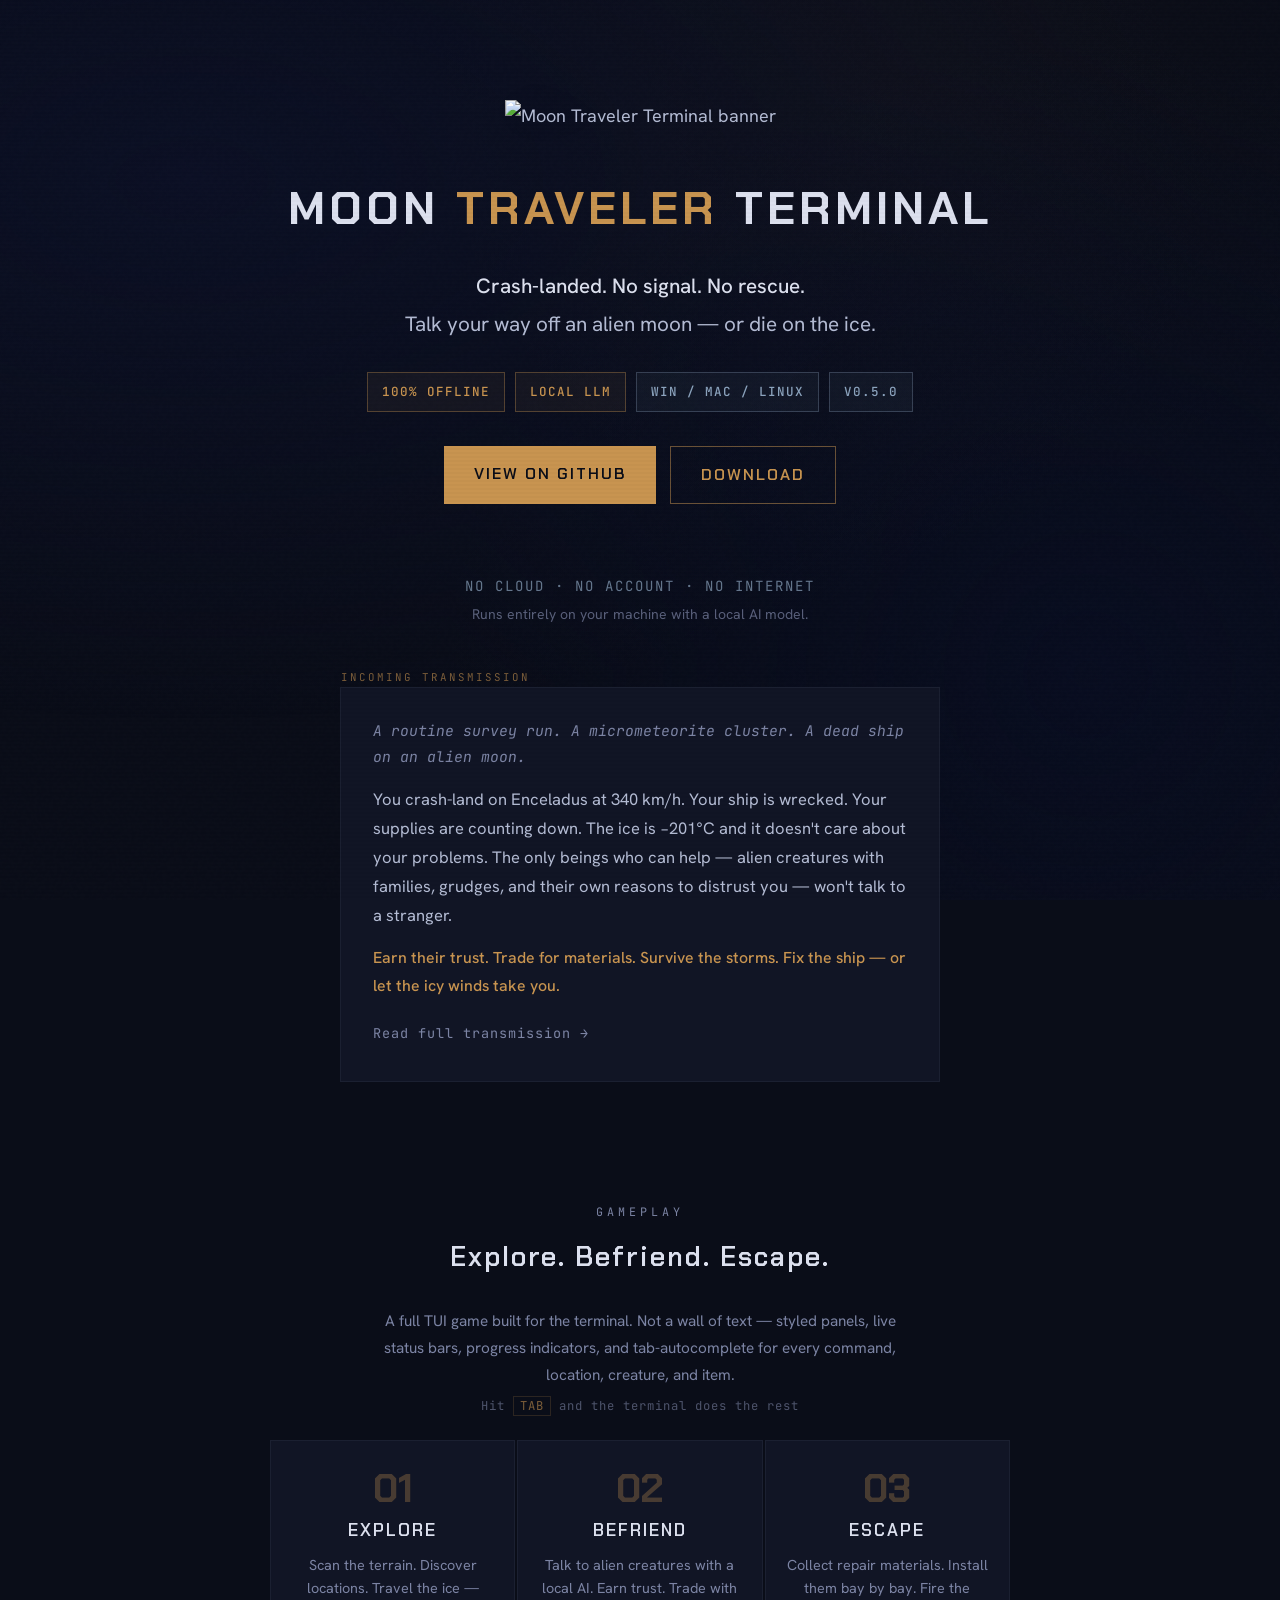
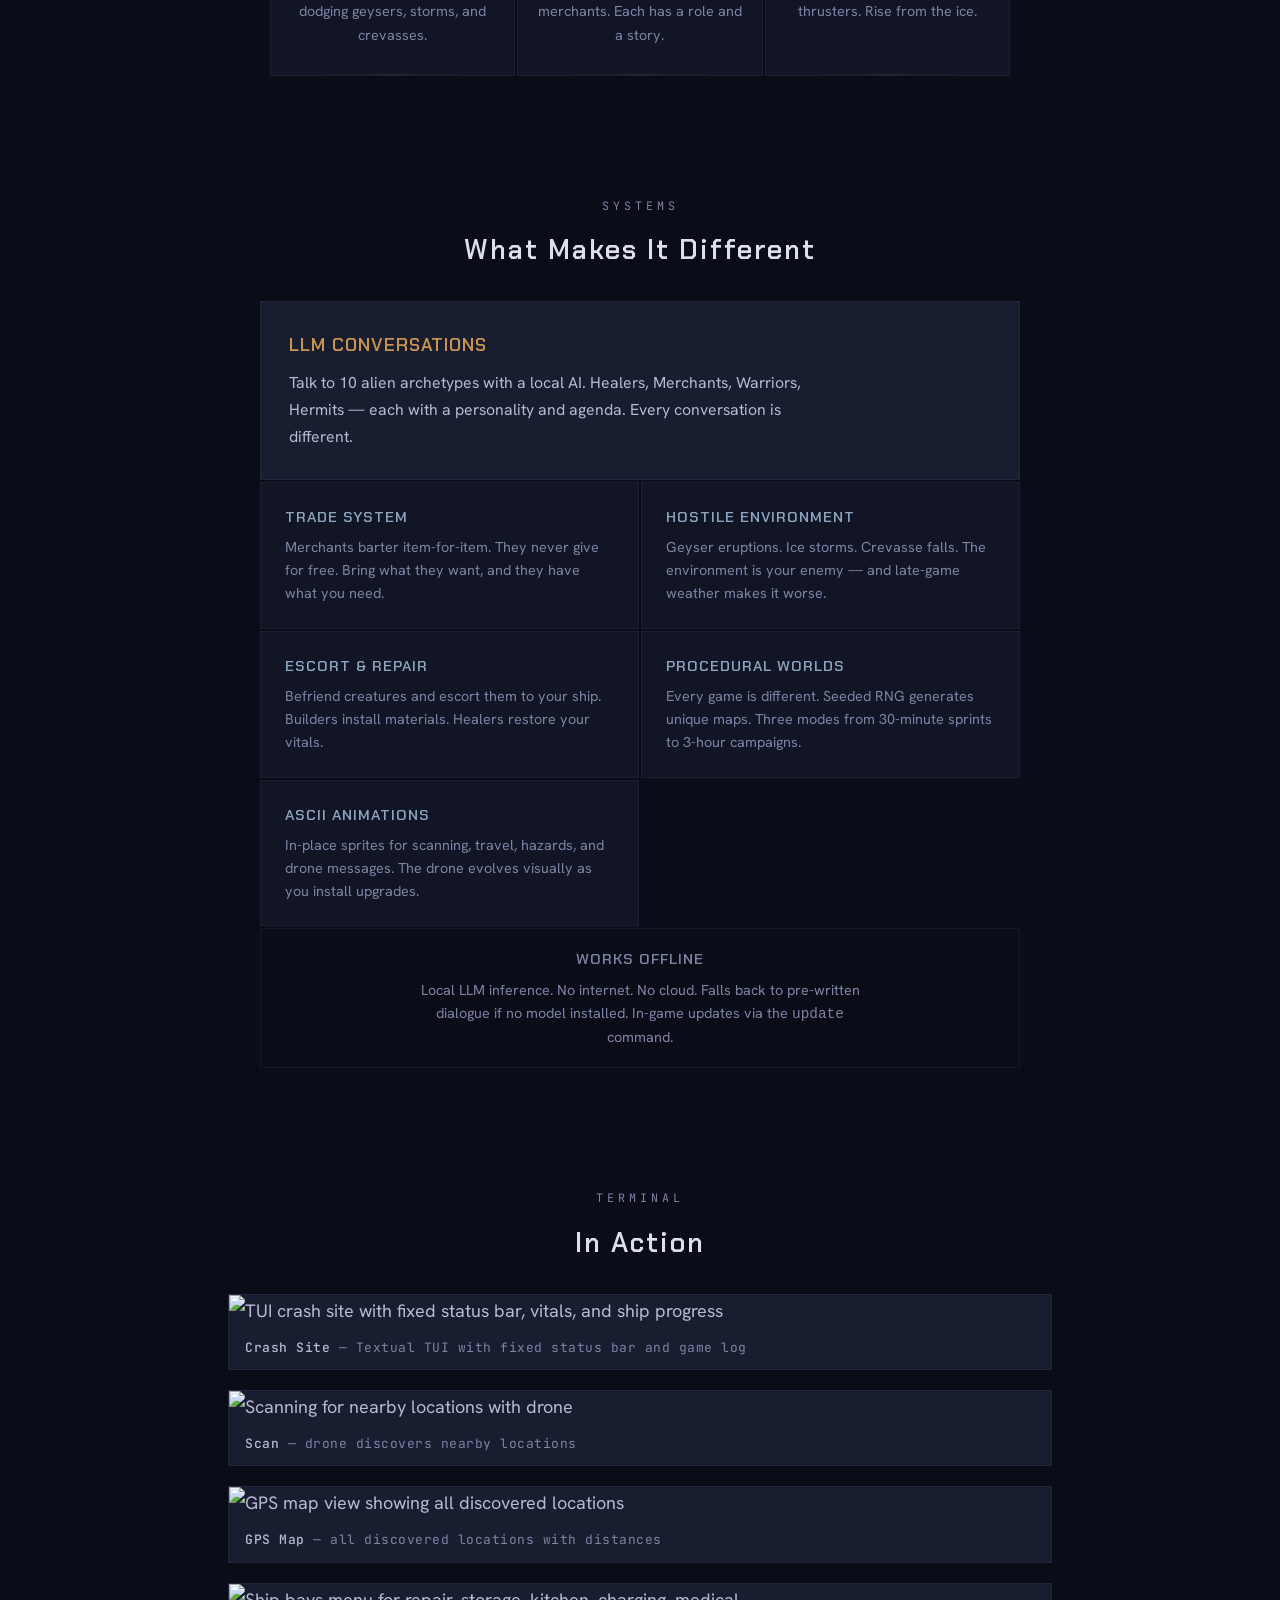
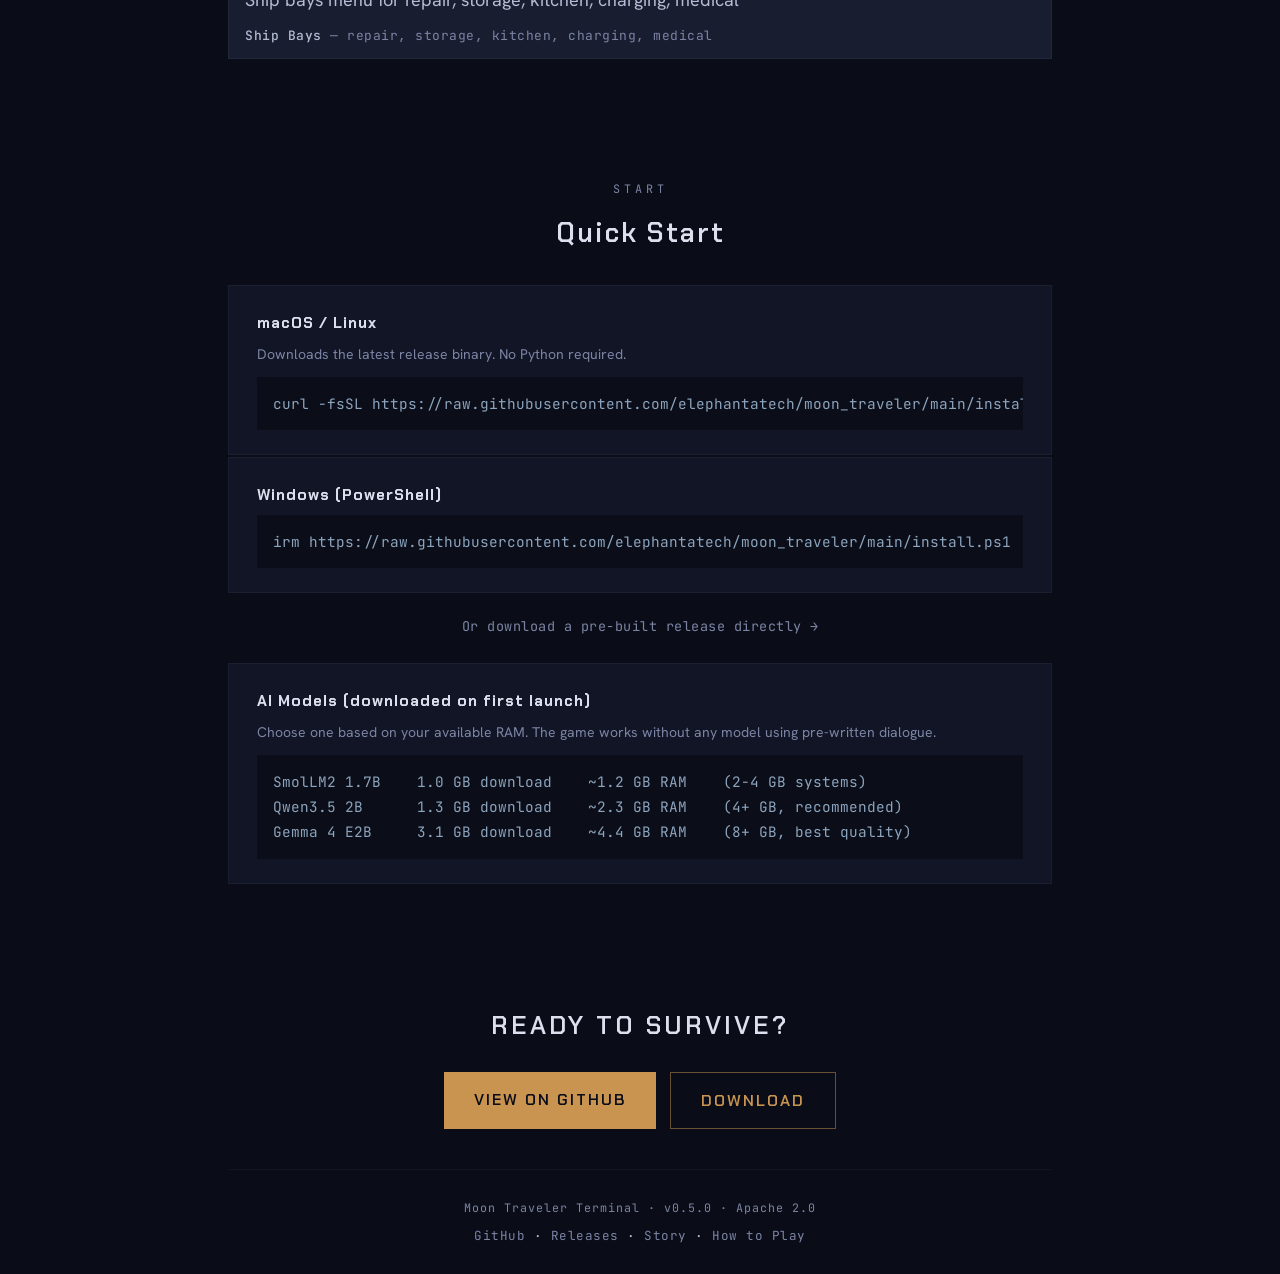
==== docs/index.html @ f5fe5a55 "docs: update GitHub Pages HTML with v0.5.2 features how-to-play.html: - Add config, model, update, s" ====
<!DOCTYPE html>
<html lang="en">
<head>
  <meta charset="UTF-8">
  <meta name="viewport" content="width=device-width, initial-scale=1.0">
  <title>Moon Traveler Terminal — Survive Saturn's Moon</title>
  <meta name="description" content="Crash-landed on Enceladus. No signal. No rescue. Talk your way off an alien moon with a local AI — or die on the ice.">
  <meta property="og:title" content="Moon Traveler Terminal">
  <meta property="og:description" content="A text-based survival game on Enceladus with LLM-powered alien conversations. 100% local. No cloud.">
  <meta property="og:image" content="assets/og-image.svg">
  <meta property="og:type" content="website">
  <link rel="preconnect" href="https://fonts.googleapis.com">
  <link rel="preconnect" href="https://fonts.gstatic.com" crossorigin>
  <link href="https://fonts.googleapis.com/css2?family=Chakra+Petch:wght@400;600;700&family=Hanken+Grotesk:wght@400;500;600&family=JetBrains+Mono:wght@400;500&display=swap" rel="stylesheet">
  <style>
    :root {
      --void: #0a0d18;
      --deep: #111525;
      --surface: #181d30;
      --surface-hover: #1e2440;
      --surface-border: rgba(140, 164, 190, 0.08);
      --text: #b4bcd4;
      --text-bright: #dce0ee;
      --text-muted: #7c84a4;
      --amber: #c89450;
      --amber-glow: rgba(200, 148, 80, 0.10);
      --amber-dim: rgba(200, 148, 80, 0.06);
      --ice: #8ca4be;
      --red: #c85050;
      --font-display: 'Chakra Petch', sans-serif;
      --font-body: 'Hanken Grotesk', sans-serif;
      --font-mono: 'JetBrains Mono', monospace;
    }

    * { margin: 0; padding: 0; box-sizing: border-box; }

    html { font-size: 18px; scroll-behavior: smooth; }
    @media (prefers-reduced-motion: reduce) {
      html { scroll-behavior: auto; }
    }

    body {
      font-family: var(--font-body);
      background: var(--void);
      color: var(--text);
      line-height: 1.75;
      overflow-x: hidden;
    }

    /* Layered atmosphere */
    .atmosphere {
      position: fixed;
      inset: 0;
      z-index: -1;
      background:
        radial-gradient(ellipse 80% 60% at 15% 20%, rgba(14, 20, 50, 0.5) 0%, transparent 100%),
        radial-gradient(ellipse 50% 70% at 85% 75%, rgba(8, 14, 38, 0.6) 0%, transparent 100%),
        radial-gradient(circle at 70% 10%, rgba(200, 148, 80, 0.03) 0%, transparent 40%);
    }

    /* Noise overlay */
    .atmosphere::after {
      content: '';
      position: fixed;
      inset: 0;
      background: url("data:image/svg+xml,%3Csvg viewBox='0 0 256 256' xmlns='http://www.w3.org/2000/svg'%3E%3Cfilter id='n'%3E%3CfeTurbulence type='fractalNoise' baseFrequency='0.9' numOctaves='4' stitchTiles='stitch'/%3E%3C/filter%3E%3Crect width='100%25' height='100%25' filter='url(%23n)' opacity='0.03'/%3E%3C/svg%3E");
      opacity: 0.4;
      pointer-events: none;
    }

    /* Scanline effect */
    .scanlines {
      position: fixed;
      inset: 0;
      z-index: 100;
      pointer-events: none;
      background: repeating-linear-gradient(
        0deg,
        transparent,
        transparent 2px,
        rgba(0, 0, 0, 0.015) 2px,
        rgba(0, 0, 0, 0.015) 4px
      );
    }

    /* Skip to content */
    .skip-link {
      position: absolute;
      top: -100%;
      left: 16px;
      z-index: 200;
      padding: 12px 20px;
      background: var(--amber);
      color: var(--void);
      font-family: var(--font-display);
      font-size: 0.85rem;
      font-weight: 600;
      text-decoration: none;
      letter-spacing: 1px;
    }
    .skip-link:focus {
      top: 16px;
    }

    a { color: var(--amber); text-decoration: none; transition: color 0.2s; }
    a:hover { color: var(--text-bright); }

    /* Focus styles */
    :focus-visible {
      outline: 2px solid var(--amber);
      outline-offset: 3px;
    }

    .wrap { max-width: 880px; margin: 0 auto; padding: 0 28px; }

    /* ====== HERO ====== */
    .hero {
      text-align: center;
      padding: 100px 0 50px;
      animation: fadeUp 1s ease-out;
    }
    .hero-banner {
      width: 100%;
      max-width: 760px;
      margin-bottom: 36px;
      filter: drop-shadow(0 0 40px rgba(200, 148, 80, 0.06));
    }
    .hero h1 {
      font-family: var(--font-display);
      font-size: clamp(1.6rem, 4vw, 2.6rem);
      font-weight: 700;
      color: var(--text-bright);
      letter-spacing: 4px;
      text-transform: uppercase;
      margin-bottom: 18px;
    }
    .hero h1 span { color: var(--amber); }
    .tagline {
      font-family: var(--font-body);
      font-size: 1.15rem;
      font-weight: 400;
      color: var(--text);
      max-width: 500px;
      margin: 0 auto 30px;
      line-height: 1.8;
    }
    .tagline strong { color: var(--text-bright); font-weight: 500; }

    /* Badges */
    .badges {
      display: flex;
      gap: 10px;
      justify-content: center;
      flex-wrap: wrap;
      margin-bottom: 34px;
    }
    .badge {
      font-family: var(--font-mono);
      font-size: 0.7rem;
      font-weight: 500;
      padding: 8px 14px;
      letter-spacing: 1px;
      text-transform: uppercase;
    }
    .b-amber { color: var(--amber); border: 1px solid rgba(200,148,80,0.35); background: var(--amber-dim); }
    .b-ice { color: var(--ice); border: 1px solid rgba(140,164,190,0.3); background: rgba(140,164,190,0.06); }

    /* CTAs */
    .ctas { display: flex; gap: 14px; justify-content: center; flex-wrap: wrap; }
    .btn {
      font-family: var(--font-display);
      display: inline-block;
      padding: 14px 30px;
      font-size: 0.88rem;
      font-weight: 600;
      letter-spacing: 2px;
      text-transform: uppercase;
      text-decoration: none;
      transition: all 0.25s;
      cursor: pointer;
    }
    .btn-solid {
      background: var(--amber);
      color: var(--void);
      border: none;
    }
    .btn-solid:hover {
      background: #d8a462;
      color: var(--void);
      transform: translateY(-1px);
    }
    .btn-ghost {
      background: transparent;
      color: var(--amber);
      border: 1.5px solid rgba(200,148,80,0.5);
    }
    .btn-ghost:hover {
      background: var(--amber-dim);
      border-color: var(--amber);
      color: var(--text-bright);
    }

    /* ====== PRIVACY STRIP ====== */
    .privacy {
      text-align: center;
      padding: 20px 0 0;
      animation: fadeUp 1s ease-out 0.2s both;
    }
    .privacy p {
      font-family: var(--font-mono);
      font-size: 0.78rem;
      color: var(--ice);
      letter-spacing: 2px;
      text-transform: uppercase;
      opacity: 0.7;
    }
    .privacy .sub {
      font-family: var(--font-body);
      font-size: 0.78rem;
      color: var(--text-muted);
      text-transform: none;
      letter-spacing: 0;
      margin-top: 4px;
    }

    /* ====== SECTIONS ====== */
    section { padding: 60px 0; }
    .section-label {
      font-family: var(--font-mono);
      font-size: 0.65rem;
      color: var(--text-muted);
      letter-spacing: 4px;
      text-transform: uppercase;
      text-align: center;
      margin-bottom: 10px;
    }
    section h2 {
      font-family: var(--font-display);
      font-size: 1.5rem;
      font-weight: 600;
      color: var(--text-bright);
      text-align: center;
      letter-spacing: 2px;
      margin-bottom: 28px;
    }

    /* ====== TRANSMISSION (story teaser) ====== */
    .transmission {
      max-width: 600px;
      margin: 0 auto;
      padding: 30px 32px;
      background: var(--deep);
      border: 1px solid var(--surface-border);
      position: relative;
    }
    .transmission::before {
      content: 'INCOMING TRANSMISSION';
      font-family: var(--font-mono);
      font-size: 0.6rem;
      letter-spacing: 3px;
      color: var(--amber);
      opacity: 0.6;
      position: absolute;
      top: -20px;
      left: 0;
    }
    .transmission .hook {
      font-family: var(--font-mono);
      font-size: 0.82rem;
      color: var(--text-muted);
      font-style: italic;
      margin-bottom: 16px;
    }
    .transmission .body {
      font-size: 0.92rem;
      color: var(--text);
      margin-bottom: 14px;
    }
    .transmission .stakes {
      font-size: 0.88rem;
      color: var(--amber);
      font-weight: 500;
    }
    .transmission .read-more {
      display: inline-block;
      margin-top: 16px;
      padding: 6px 0;
      font-family: var(--font-mono);
      font-size: 0.75rem;
      color: var(--text-muted);
      letter-spacing: 1px;
    }
    .transmission .read-more:hover { color: var(--amber); }

    /* ====== STEPS ====== */
    .steps {
      display: grid;
      grid-template-columns: repeat(3, 1fr);
      gap: 2px;
      max-width: 740px;
      margin: 0 auto;
    }
    .step {
      text-align: center;
      padding: 28px 18px;
      background: var(--deep);
      border: 1px solid var(--surface-border);
      position: relative;
    }
    .step::after {
      content: '';
      position: absolute;
      bottom: 0;
      left: 20%;
      width: 60%;
      height: 1px;
      background: linear-gradient(90deg, transparent, var(--amber), transparent);
      opacity: 0.15;
    }
    .step-n {
      font-family: var(--font-display);
      font-size: 2.2rem;
      font-weight: 700;
      color: var(--amber);
      line-height: 1;
      margin-bottom: 8px;
      opacity: 0.3;
    }
    .step h3 {
      font-family: var(--font-display);
      font-size: 0.95rem;
      font-weight: 600;
      color: var(--text-bright);
      letter-spacing: 2px;
      text-transform: uppercase;
      margin-bottom: 8px;
    }
    .step p {
      font-size: 0.8rem;
      color: var(--text-muted);
      line-height: 1.6;
    }

    /* Inline TUI callout */
    .tui-note {
      text-align: center;
      font-size: 0.85rem;
      color: var(--text-muted);
      max-width: 520px;
      margin: 0 auto 8px;
    }
    .tui-hint {
      text-align: center;
      font-family: var(--font-mono);
      font-size: 0.68rem;
      color: var(--text-muted);
      margin-bottom: 22px;
      letter-spacing: 1px;
      opacity: 0.6;
    }
    .tui-hint kbd {
      color: var(--amber);
      border: 1px solid rgba(200,148,80,0.3);
      padding: 1px 6px;
      font-family: inherit;
    }

    /* ====== FEATURES ====== */
    .features {
      display: grid;
      grid-template-columns: 1fr 1fr;
      gap: 2px;
      max-width: 760px;
      margin: 0 auto;
    }
    .feat {
      padding: 22px 24px;
      background: var(--deep);
      border: 1px solid var(--surface-border);
    }
    .feat h3 {
      font-family: var(--font-display);
      font-size: 0.82rem;
      font-weight: 600;
      color: var(--ice);
      letter-spacing: 1px;
      text-transform: uppercase;
      margin-bottom: 6px;
    }
    .feat p {
      font-size: 0.8rem;
      color: var(--text-muted);
      line-height: 1.6;
    }
    .feat-lead {
      grid-column: 1 / -1;
      padding: 28px 28px;
      background: var(--surface);
    }
    .feat-lead h3 {
      font-size: 1rem;
      color: var(--amber);
      margin-bottom: 8px;
    }
    .feat-lead p {
      font-size: 0.88rem;
      color: var(--text);
      line-height: 1.7;
      max-width: 60ch;
    }
    .feat-footer {
      grid-column: 1 / -1;
      text-align: center;
      background: var(--void);
      border: 1px solid var(--surface-border);
      padding: 18px 24px;
    }
    .feat-footer h3 { color: var(--text-muted); }
    .feat-footer p { max-width: 440px; margin: 0 auto; }

    /* ====== GALLERY ====== */
    .gallery {
      display: flex;
      flex-direction: column;
      gap: 20px;
    }
    .gallery-item {
      background: var(--surface);
      border: 1px solid var(--surface-border);
      overflow: hidden;
      transition: border-color 0.3s;
    }
    .gallery-item:hover { border-color: rgba(200,148,80,0.2); }
    .gallery-item img { width: 100%; display: block; }
    .gallery-item figcaption {
      padding: 10px 16px;
      font-family: var(--font-mono);
      font-size: 0.72rem;
      color: var(--text-muted);
      letter-spacing: 0.5px;
    }
    .gallery-item figcaption strong { color: var(--text); font-weight: 500; }

    /* ====== INSTALL ====== */
    .install-panel {
      background: var(--deep);
      border: 1px solid var(--surface-border);
      padding: 24px 28px;
    }
    .install-panel h3 {
      font-family: var(--font-display);
      font-size: 0.85rem;
      color: var(--text-bright);
      letter-spacing: 1px;
      margin-bottom: 6px;
    }
    .install-panel .note {
      font-size: 0.78rem;
      color: var(--text-muted);
      margin-bottom: 10px;
    }
    .install-panel pre {
      margin: 0;
    }
    .install-panel code {
      display: block;
      font-family: var(--font-mono);
      font-size: 0.8rem;
      background: rgba(0,0,0,0.35);
      color: var(--ice);
      padding: 14px 16px;
      overflow-x: auto;
      white-space: pre;
    }
    .release-link {
      display: block;
      text-align: center;
      margin-top: 14px;
      padding: 8px 0;
      font-family: var(--font-mono);
      font-size: 0.75rem;
      color: var(--text-muted);
      letter-spacing: 0.5px;
    }

    /* ====== FINAL CTA ====== */
    .final-cta {
      text-align: center;
      padding: 60px 0 40px;
    }
    .final-cta h2 {
      font-family: var(--font-display);
      font-size: 1.4rem;
      font-weight: 600;
      color: var(--text-bright);
      letter-spacing: 3px;
      text-transform: uppercase;
      margin-bottom: 24px;
    }

    /* Footer */
    footer {
      text-align: center;
      padding: 28px 0;
      border-top: 1px solid rgba(255,255,255,0.04);
    }
    .footer-meta {
      font-family: var(--font-mono);
      font-size: 0.65rem;
      color: var(--text-muted);
      letter-spacing: 1px;
      margin-bottom: 6px;
    }
    footer nav {
      font-family: var(--font-mono);
      font-size: 0.7rem;
      letter-spacing: 0.5px;
    }
    footer a { color: var(--text-muted); }
    footer a:hover { color: var(--amber); }

    /* Animations */
    @keyframes fadeUp {
      from { opacity: 0; transform: translateY(20px); }
      to { opacity: 1; transform: translateY(0); }
    }

    /* Scroll reveal */
    .reveal {
      opacity: 0;
      transform: translateY(24px);
      transition: opacity 0.7s ease, transform 0.7s ease;
    }
    .reveal.visible {
      opacity: 1;
      transform: translateY(0);
    }

    /* Reduced motion */
    @media (prefers-reduced-motion: reduce) {
      *, *::before, *::after {
        animation-duration: 0.01ms !important;
        animation-iteration-count: 1 !important;
        transition-duration: 0.01ms !important;
      }
      .reveal { opacity: 1; transform: none; }
    }

    /* Tablet */
    @media (max-width: 800px) {
      .steps { grid-template-columns: 1fr 1fr; }
      .steps .step:last-child { grid-column: 1 / -1; }
    }

    /* Mobile */
    @media (max-width: 640px) {
      .hero h1 { letter-spacing: 2px; }
      .tagline { font-size: 1rem; }
      .steps { grid-template-columns: 1fr; }
      .steps .step:last-child { grid-column: auto; }
      .features { grid-template-columns: 1fr; }
      .feat-lead, .feat-footer { grid-column: auto; }
      .ctas { flex-direction: column; align-items: center; }
      .transmission { padding: 20px; }
    }
  </style>
</head>
<body>

<a href="#main" class="skip-link">Skip to content</a>
<div class="atmosphere"></div>
<div class="scanlines"></div>

<div class="wrap">

  <!-- HERO -->
  <header class="hero">
    <img src="assets/banner.svg" alt="Moon Traveler Terminal banner" class="hero-banner">
    <h1>Moon <span>Traveler</span> Terminal</h1>
    <p class="tagline">
      <strong>Crash-landed. No signal. No rescue.</strong><br>
      Talk your way off an alien moon &mdash; or die on the ice.
    </p>
    <div class="badges">
      <span class="badge b-amber">100% Offline</span>
      <span class="badge b-amber">Local LLM</span>
      <span class="badge b-ice">Win / Mac / Linux</span>
      <span class="badge b-ice">v0.5.0</span>
    </div>
    <div class="ctas">
      <a href="https://github.com/elephantatech/moon_traveler" class="btn btn-solid">View on GitHub</a>
      <a href="https://github.com/elephantatech/moon_traveler/releases" class="btn btn-ghost">Download</a>
    </div>
  </header>

  <main id="main">

  <!-- PRIVACY -->
  <div class="privacy">
    <p>No cloud &middot; No account &middot; No internet</p>
    <p class="sub">Runs entirely on your machine with a local AI model.</p>
  </div>

  <!-- STORY TEASER -->
  <section class="reveal">
    <div class="transmission">
      <p class="hook">A routine survey run. A micrometeorite cluster. A dead ship on an alien moon.</p>
      <p class="body">
        You crash-land on Enceladus at 340 km/h. Your ship is wrecked. Your supplies are counting down.
        The ice is &minus;201&deg;C and it doesn't care about your problems. The only beings who can help
        &mdash; alien creatures with families, grudges, and their own reasons to distrust you &mdash;
        won't talk to a stranger.
      </p>
      <p class="stakes">
        Earn their trust. Trade for materials. Survive the storms. Fix the ship &mdash; or let the icy winds take you.
      </p>
      <a href="story.html" class="read-more">Read full transmission &rarr;</a>
    </div>
  </section>

  <!-- HOW IT WORKS -->
  <section class="reveal" aria-labelledby="gameplay-heading">
    <div class="section-label">Gameplay</div>
    <h2 id="gameplay-heading">Explore. Befriend. Escape.</h2>
    <p class="tui-note">
      A full TUI game built for the terminal. Not a wall of text &mdash; styled panels, live status bars, progress indicators, and
      tab-autocomplete for every command, location, creature, and item.
    </p>
    <p class="tui-hint">
      Hit <kbd>TAB</kbd> and the terminal does the rest
    </p>
    <div class="steps">
      <div class="step">
        <div class="step-n">01</div>
        <h3>Explore</h3>
        <p>Scan the terrain. Discover locations. Travel the ice &mdash; dodging geysers, storms, and crevasses.</p>
      </div>
      <div class="step">
        <div class="step-n">02</div>
        <h3>Befriend</h3>
        <p>Talk to alien creatures with a local AI. Earn trust. Trade with merchants. Each has a role and a story.</p>
      </div>
      <div class="step">
        <div class="step-n">03</div>
        <h3>Escape</h3>
        <p>Collect repair materials. Install them bay by bay. Fire the thrusters. Rise from the ice.</p>
      </div>
    </div>
  </section>

  <!-- FEATURES -->
  <section class="reveal" aria-labelledby="features-heading">
    <div class="section-label">Systems</div>
    <h2 id="features-heading">What Makes It Different</h2>
    <div class="features">
      <div class="feat feat-lead">
        <h3>LLM Conversations</h3>
        <p>Talk to 10 alien archetypes with a local AI. Healers, Merchants, Warriors, Hermits &mdash; each with a personality and agenda. Every conversation is different.</p>
      </div>
      <div class="feat">
        <h3>Trade System</h3>
        <p>Merchants barter item-for-item. They never give for free. Bring what they want, and they have what you need.</p>
      </div>
      <div class="feat">
        <h3>Hostile Environment</h3>
        <p>Geyser eruptions. Ice storms. Crevasse falls. The environment is your enemy &mdash; and late-game weather makes it worse.</p>
      </div>
      <div class="feat">
        <h3>Escort &amp; Repair</h3>
        <p>Befriend creatures and escort them to your ship. Builders install materials. Healers restore your vitals.</p>
      </div>
      <div class="feat">
        <h3>Procedural Worlds</h3>
        <p>Every game is different. Seeded RNG generates unique maps. Three modes from 30-minute sprints to 3-hour campaigns.</p>
      </div>
      <div class="feat">
        <h3>ASCII Animations</h3>
        <p>In-place sprites for scanning, travel, hazards, and drone messages. The drone evolves visually as you install upgrades.</p>
      </div>
      <div class="feat feat-footer">
        <h3>Works Offline</h3>
        <p>Local LLM inference. No internet. No cloud. Falls back to pre-written dialogue if no model installed. In-game updates via the <code>update</code> command.</p>
      </div>
    </div>
  </section>

  <!-- SCREENSHOTS -->
  <section class="reveal" aria-labelledby="screenshots-heading">
    <div class="section-label">Terminal</div>
    <h2 id="screenshots-heading">In Action</h2>
    <div class="gallery">
      <figure class="gallery-item">
        <img src="assets/tui-crash-site.svg" alt="TUI crash site with fixed status bar, vitals, and ship progress" loading="lazy">
        <figcaption><strong>Crash Site</strong> &mdash; Textual TUI with fixed status bar and game log</figcaption>
      </figure>
      <figure class="gallery-item">
        <img src="assets/tui-scan.svg" alt="Scanning for nearby locations with drone" loading="lazy">
        <figcaption><strong>Scan</strong> &mdash; drone discovers nearby locations</figcaption>
      </figure>
      <figure class="gallery-item">
        <img src="assets/tui-gps.svg" alt="GPS map view showing all discovered locations" loading="lazy">
        <figcaption><strong>GPS Map</strong> &mdash; all discovered locations with distances</figcaption>
      </figure>
      <figure class="gallery-item">
        <img src="assets/tui-ship-bays.svg" alt="Ship bays menu for repair, storage, kitchen, charging, medical" loading="lazy">
        <figcaption><strong>Ship Bays</strong> &mdash; repair, storage, kitchen, charging, medical</figcaption>
      </figure>
    </div>
  </section>

  <!-- INSTALL -->
  <section class="reveal" aria-labelledby="install-heading">
    <div class="section-label">Start</div>
    <h2 id="install-heading">Quick Start</h2>
    <div class="install-panel">
      <h3>macOS / Linux</h3>
      <p class="note">Downloads the latest release binary. No Python required.</p>
      <pre><code>curl -fsSL https://raw.githubusercontent.com/elephantatech/moon_traveler/main/install.sh | bash</code></pre>
    </div>
    <div class="install-panel" style="margin-top: 2px;">
      <h3>Windows (PowerShell)</h3>
      <pre><code>irm https://raw.githubusercontent.com/elephantatech/moon_traveler/main/install.ps1 | iex</code></pre>
    </div>
    <a href="https://github.com/elephantatech/moon_traveler/releases" class="release-link">
      Or download a pre-built release directly &rarr;
    </a>
    <div class="install-panel" style="margin-top: 16px;">
      <h3>AI Models (downloaded on first launch)</h3>
      <p class="note">Choose one based on your available RAM. The game works without any model using pre-written dialogue.</p>
      <pre><code>SmolLM2 1.7B    1.0 GB download    ~1.2 GB RAM    (2-4 GB systems)
Qwen3.5 2B      1.3 GB download    ~2.3 GB RAM    (4+ GB, recommended)
Gemma 4 E2B     3.1 GB download    ~4.4 GB RAM    (8+ GB, best quality)</code></pre>
    </div>
  </section>

  <!-- FINAL CTA -->
  <section class="final-cta reveal" aria-labelledby="final-cta-heading">
    <h2 id="final-cta-heading">Ready to Survive?</h2>
    <div class="ctas">
      <a href="https://github.com/elephantatech/moon_traveler" class="btn btn-solid">View on GitHub</a>
      <a href="https://github.com/elephantatech/moon_traveler/releases" class="btn btn-ghost">Download</a>
    </div>
  </section>

  </main>

  <!-- FOOTER -->
  <footer>
    <p class="footer-meta">Moon Traveler Terminal &middot; v0.5.0 &middot; Apache 2.0</p>
    <nav aria-label="Footer">
      <a href="https://github.com/elephantatech/moon_traveler">GitHub</a> &middot;
      <a href="https://github.com/elephantatech/moon_traveler/releases">Releases</a> &middot;
      <a href="story.html">Story</a> &middot;
      <a href="how-to-play.html">How to Play</a>
    </nav>
  </footer>

</div>

<noscript>
  <style>.reveal { opacity: 1 !important; transform: none !important; }</style>
</noscript>

<script>
// Scroll reveal
const obs = new IntersectionObserver((entries) => {
  entries.forEach(e => { if (e.isIntersecting) { e.target.classList.add('visible'); obs.unobserve(e.target); }});
}, { threshold: 0.12 });
document.querySelectorAll('.reveal').forEach(el => obs.observe(el));
</script>

</body>
</html>
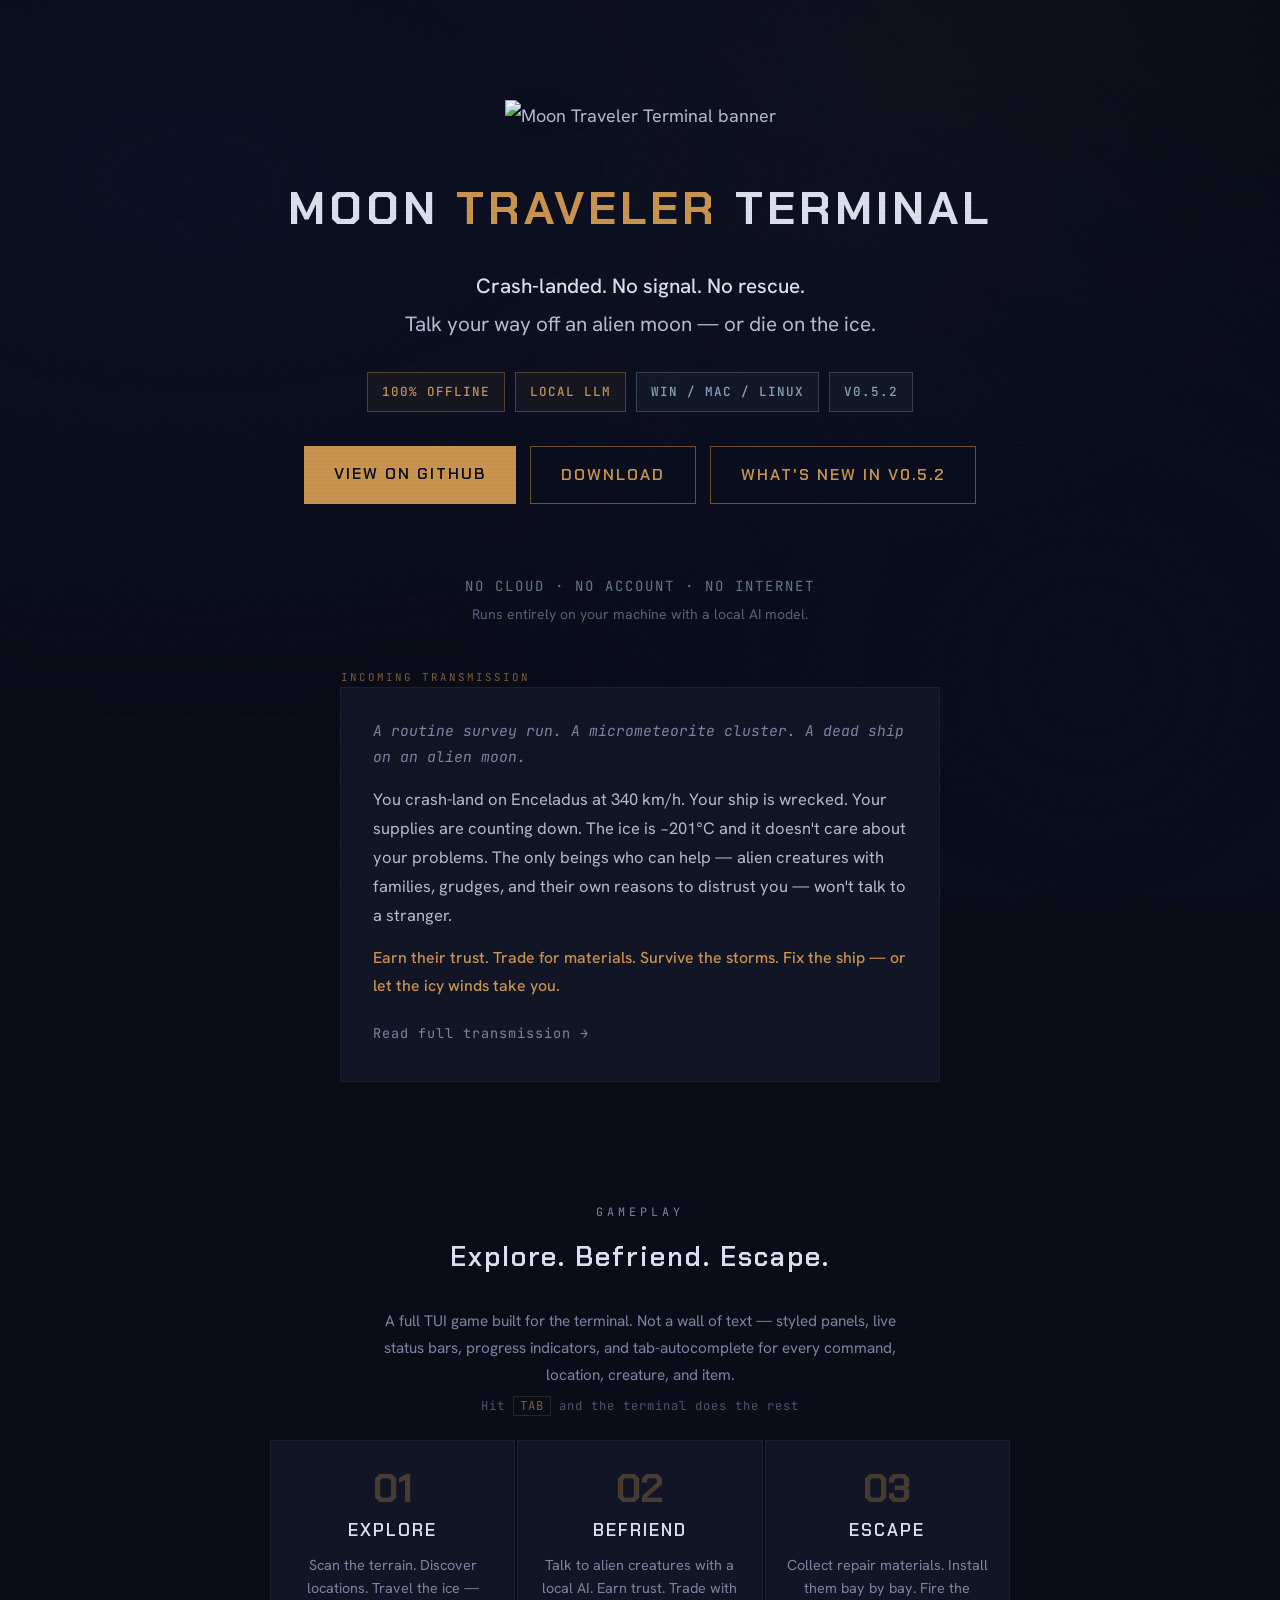
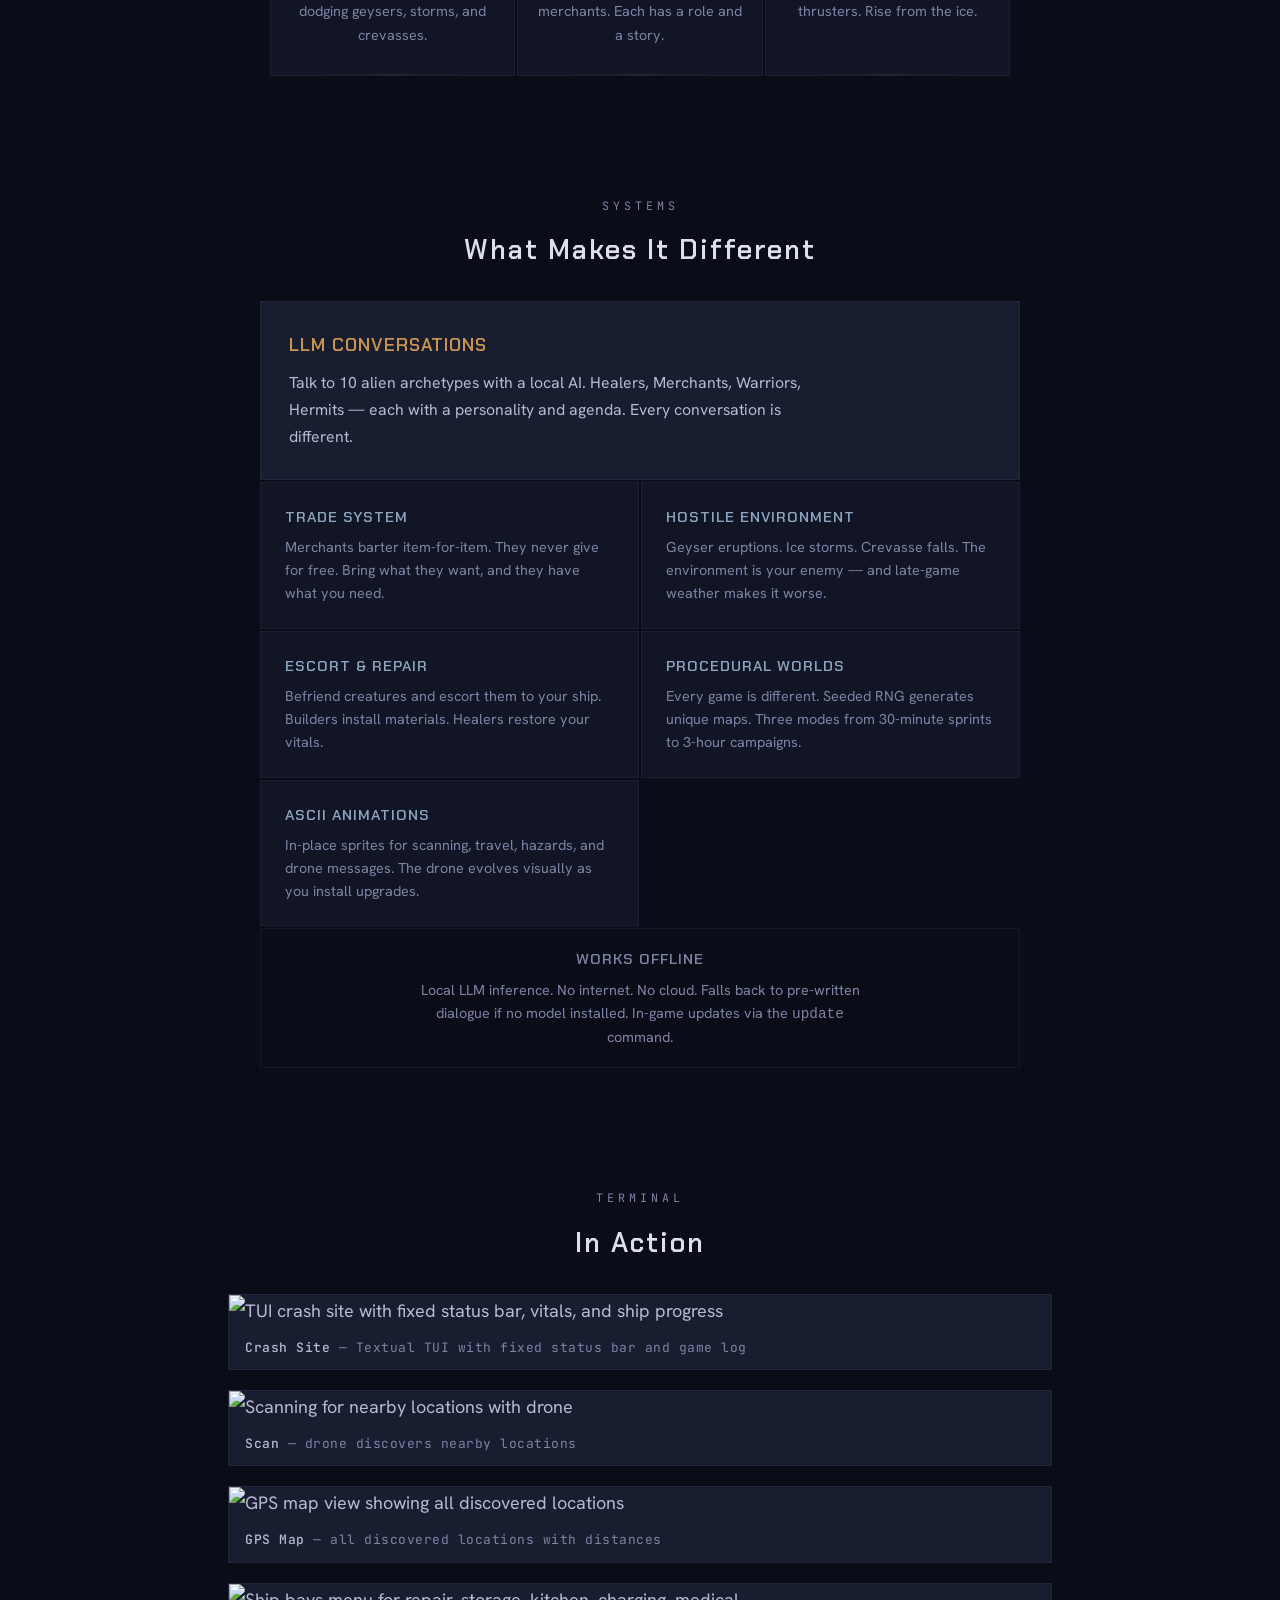
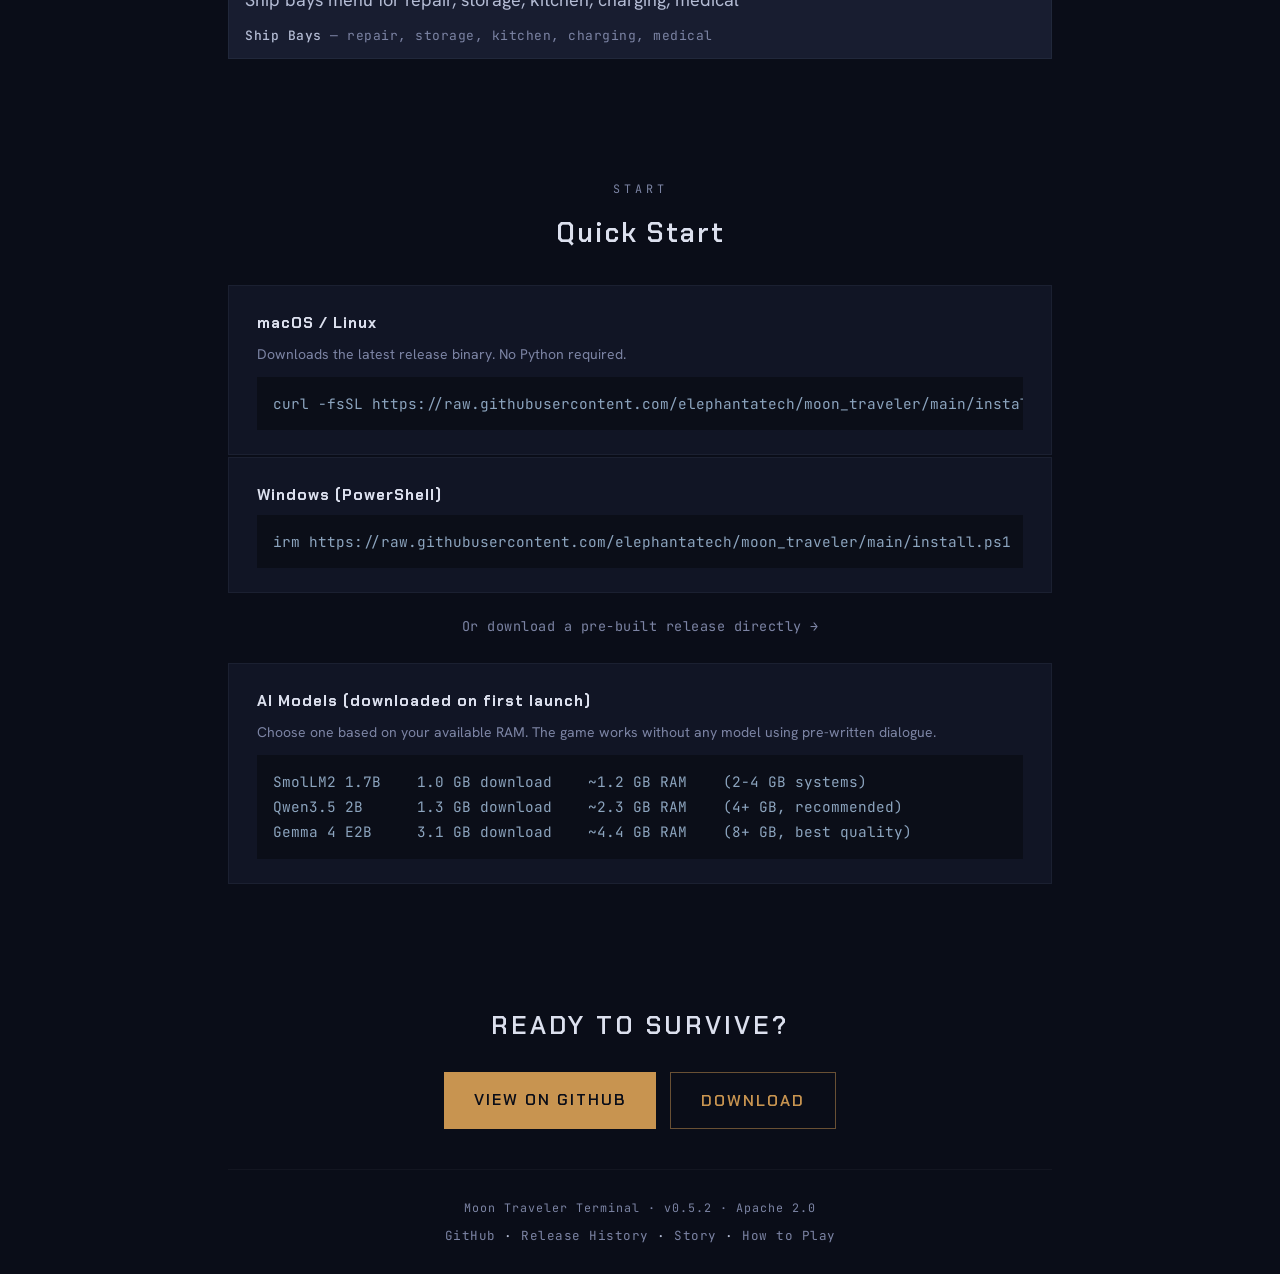
==== commit ee32e41a: "feat: individual release pages for every version + releases index New pages: - docs/v020.html — v0.2" ====
--- a/docs/index.html
+++ b/docs/index.html
@@ -585,11 +585,12 @@
       <span class="badge b-amber">100% Offline</span>
       <span class="badge b-amber">Local LLM</span>
       <span class="badge b-ice">Win / Mac / Linux</span>
-      <span class="badge b-ice">v0.5.0</span>
+      <span class="badge b-ice">v0.5.2</span>
     </div>
     <div class="ctas">
       <a href="https://github.com/elephantatech/moon_traveler" class="btn btn-solid">View on GitHub</a>
       <a href="https://github.com/elephantatech/moon_traveler/releases" class="btn btn-ghost">Download</a>
+      <a href="v052.html" class="btn btn-ghost">What's New in v0.5.2</a>
     </div>
   </header>
 
@@ -746,10 +747,10 @@
 
   <!-- FOOTER -->
   <footer>
-    <p class="footer-meta">Moon Traveler Terminal &middot; v0.5.0 &middot; Apache 2.0</p>
+    <p class="footer-meta">Moon Traveler Terminal &middot; v0.5.2 &middot; Apache 2.0</p>
     <nav aria-label="Footer">
       <a href="https://github.com/elephantatech/moon_traveler">GitHub</a> &middot;
-      <a href="https://github.com/elephantatech/moon_traveler/releases">Releases</a> &middot;
+      <a href="releases.html">Release History</a> &middot;
       <a href="story.html">Story</a> &middot;
       <a href="how-to-play.html">How to Play</a>
     </nav>
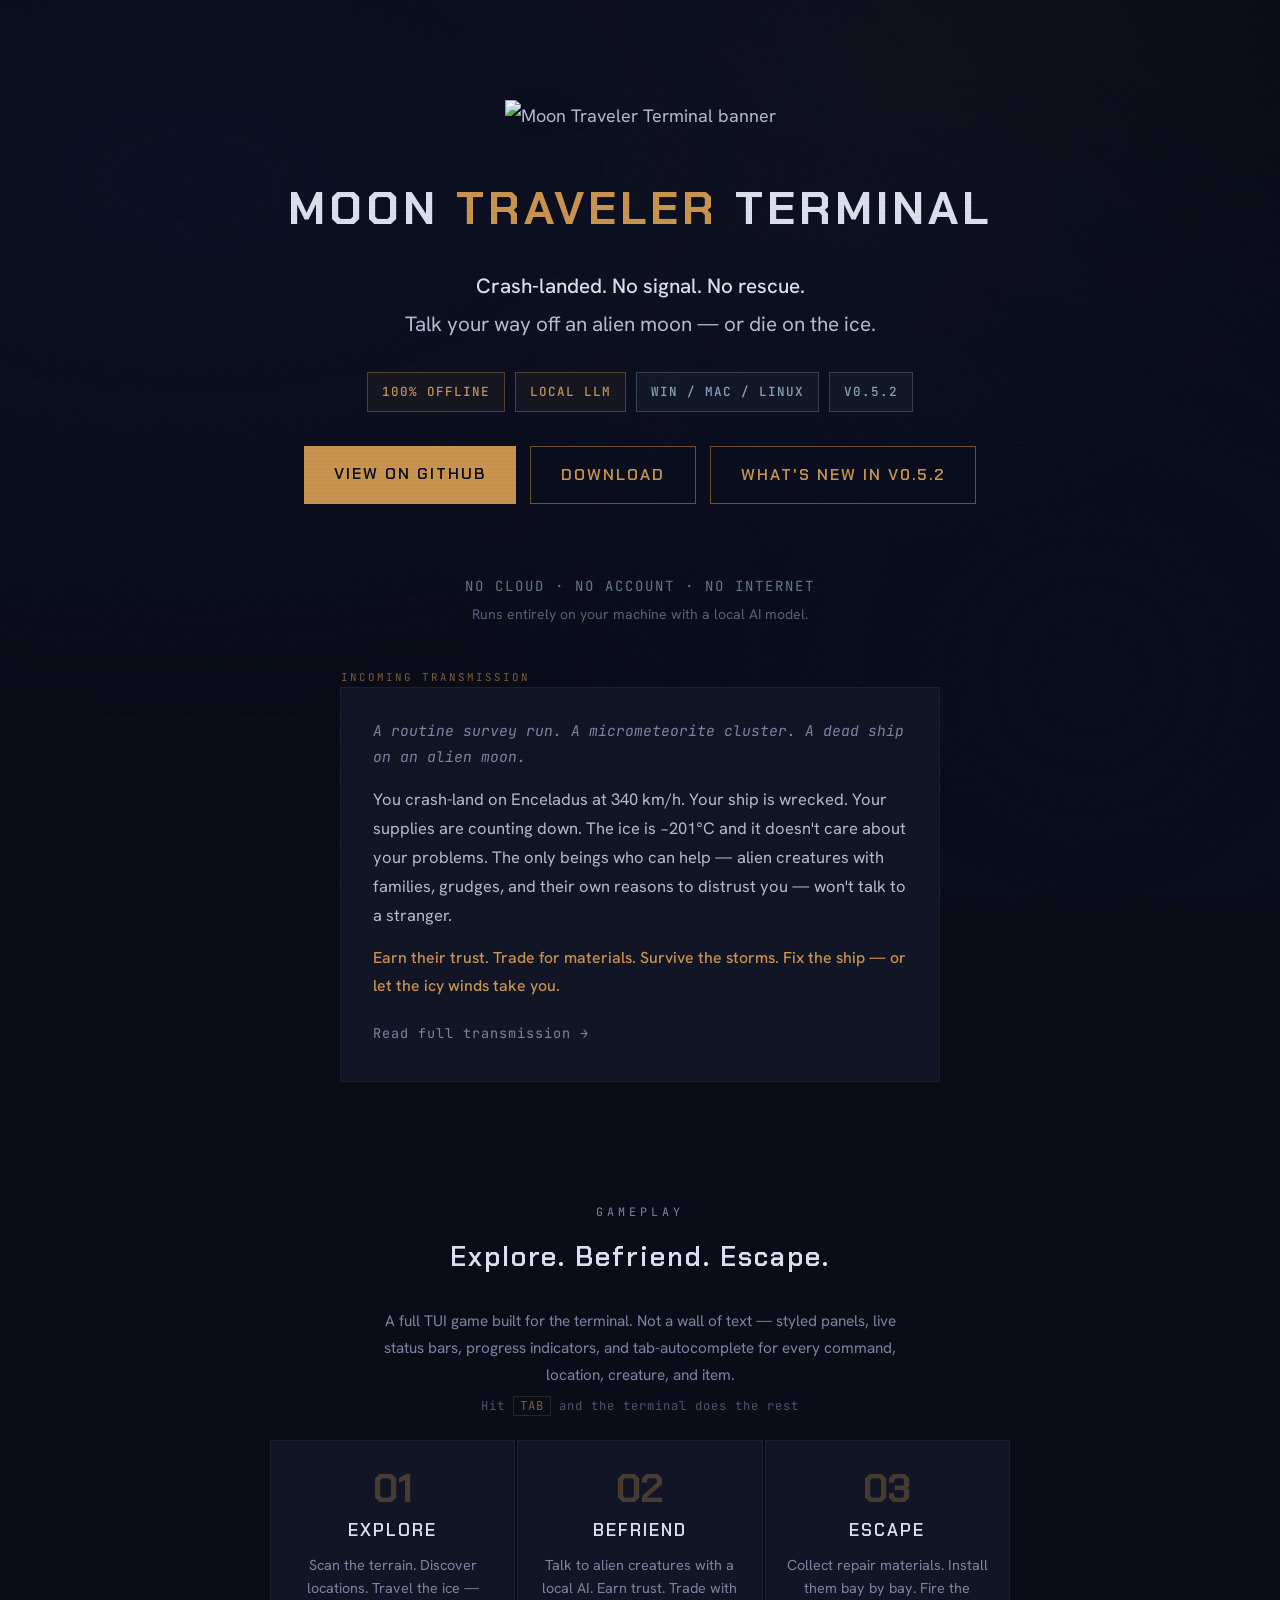
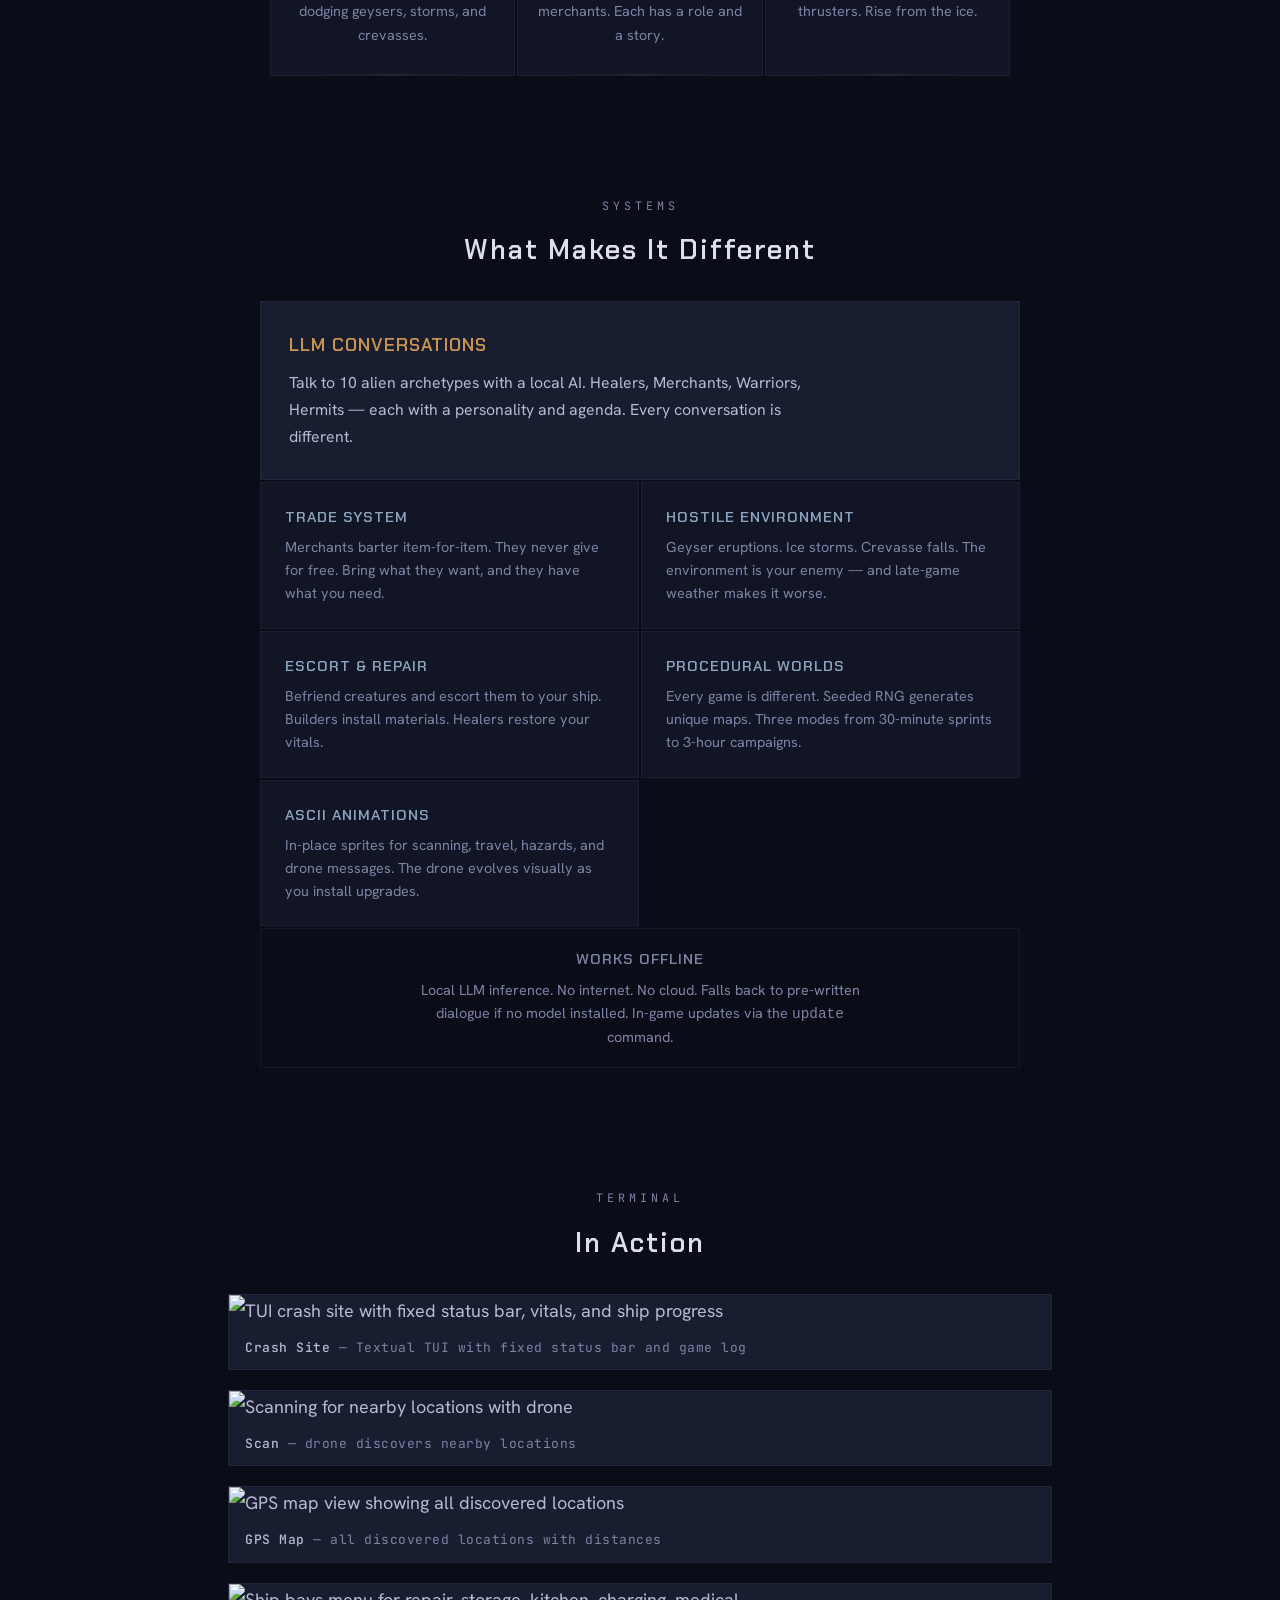
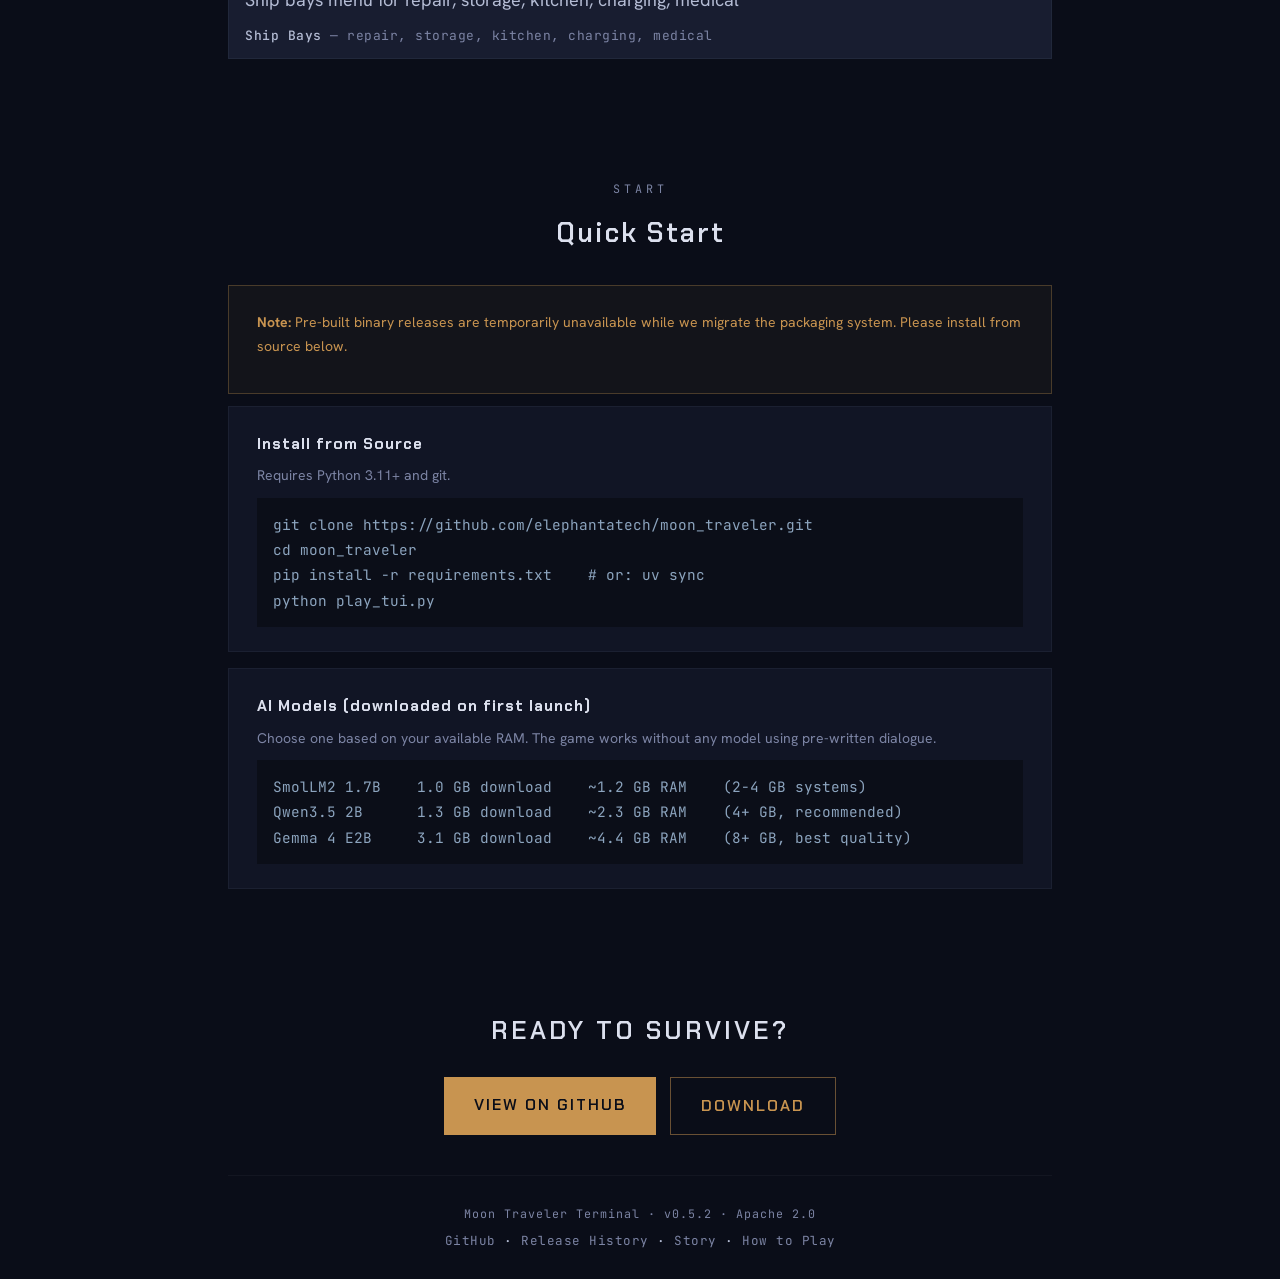
==== commit 8d3f9669: "docs: note binary releases temporarily unavailable Pre-built binaries are broken while packaging mig" ====
--- a/docs/index.html
+++ b/docs/index.html
@@ -713,18 +713,17 @@
   <section class="reveal" aria-labelledby="install-heading">
     <div class="section-label">Start</div>
     <h2 id="install-heading">Quick Start</h2>
-    <div class="install-panel">
-      <h3>macOS / Linux</h3>
-      <p class="note">Downloads the latest release binary. No Python required.</p>
-      <pre><code>curl -fsSL https://raw.githubusercontent.com/elephantatech/moon_traveler/main/install.sh | bash</code></pre>
-    </div>
-    <div class="install-panel" style="margin-top: 2px;">
-      <h3>Windows (PowerShell)</h3>
-      <pre><code>irm https://raw.githubusercontent.com/elephantatech/moon_traveler/main/install.ps1 | iex</code></pre>
-    </div>
-    <a href="https://github.com/elephantatech/moon_traveler/releases" class="release-link">
-      Or download a pre-built release directly &rarr;
-    </a>
+    <div class="install-panel" style="border-color: rgba(200, 148, 80, 0.3); background: rgba(200, 148, 80, 0.05);">
+      <p class="note" style="color: var(--amber);"><strong>Note:</strong> Pre-built binary releases are temporarily unavailable while we migrate the packaging system. Please install from source below.</p>
+    </div>
+    <div class="install-panel" style="margin-top: 12px;">
+      <h3>Install from Source</h3>
+      <p class="note">Requires Python 3.11+ and git.</p>
+      <pre><code>git clone https://github.com/elephantatech/moon_traveler.git
+cd moon_traveler
+pip install -r requirements.txt    # or: uv sync
+python play_tui.py</code></pre>
+    </div>
     <div class="install-panel" style="margin-top: 16px;">
       <h3>AI Models (downloaded on first launch)</h3>
       <p class="note">Choose one based on your available RAM. The game works without any model using pre-written dialogue.</p>
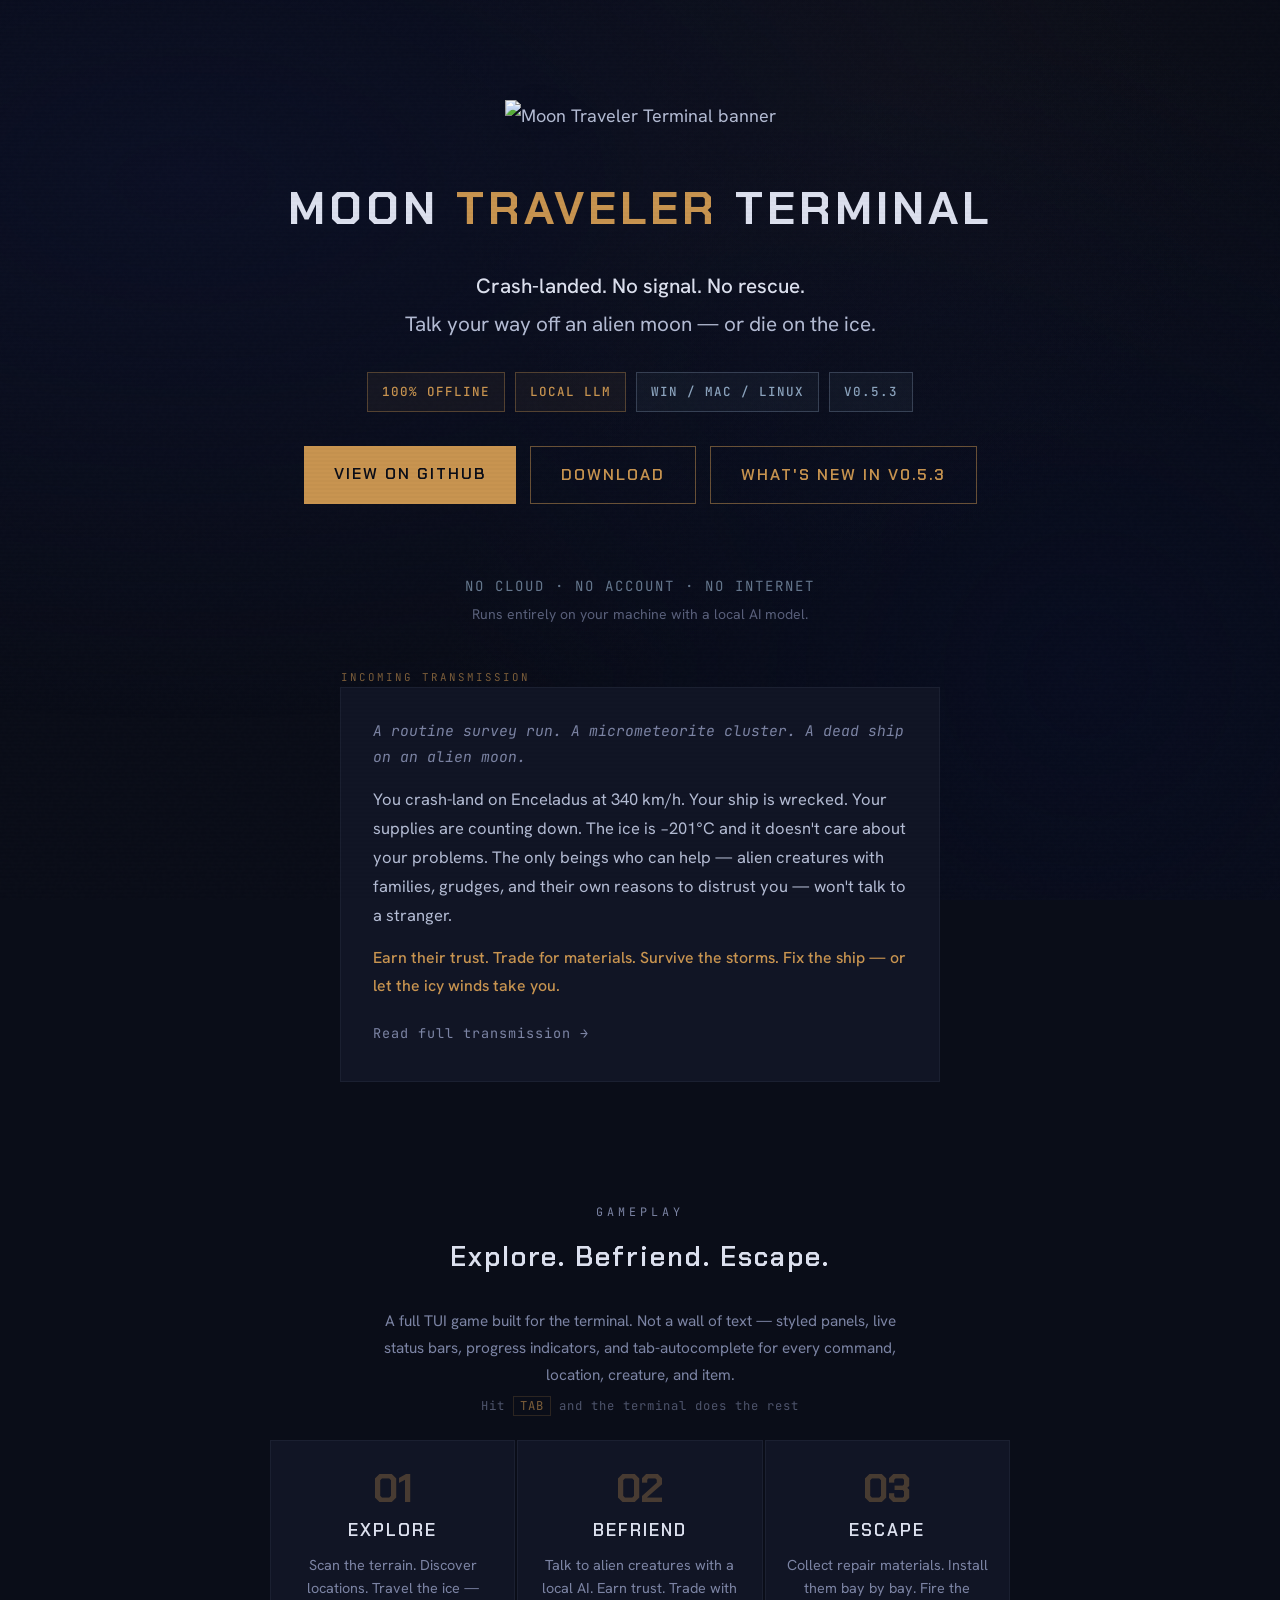
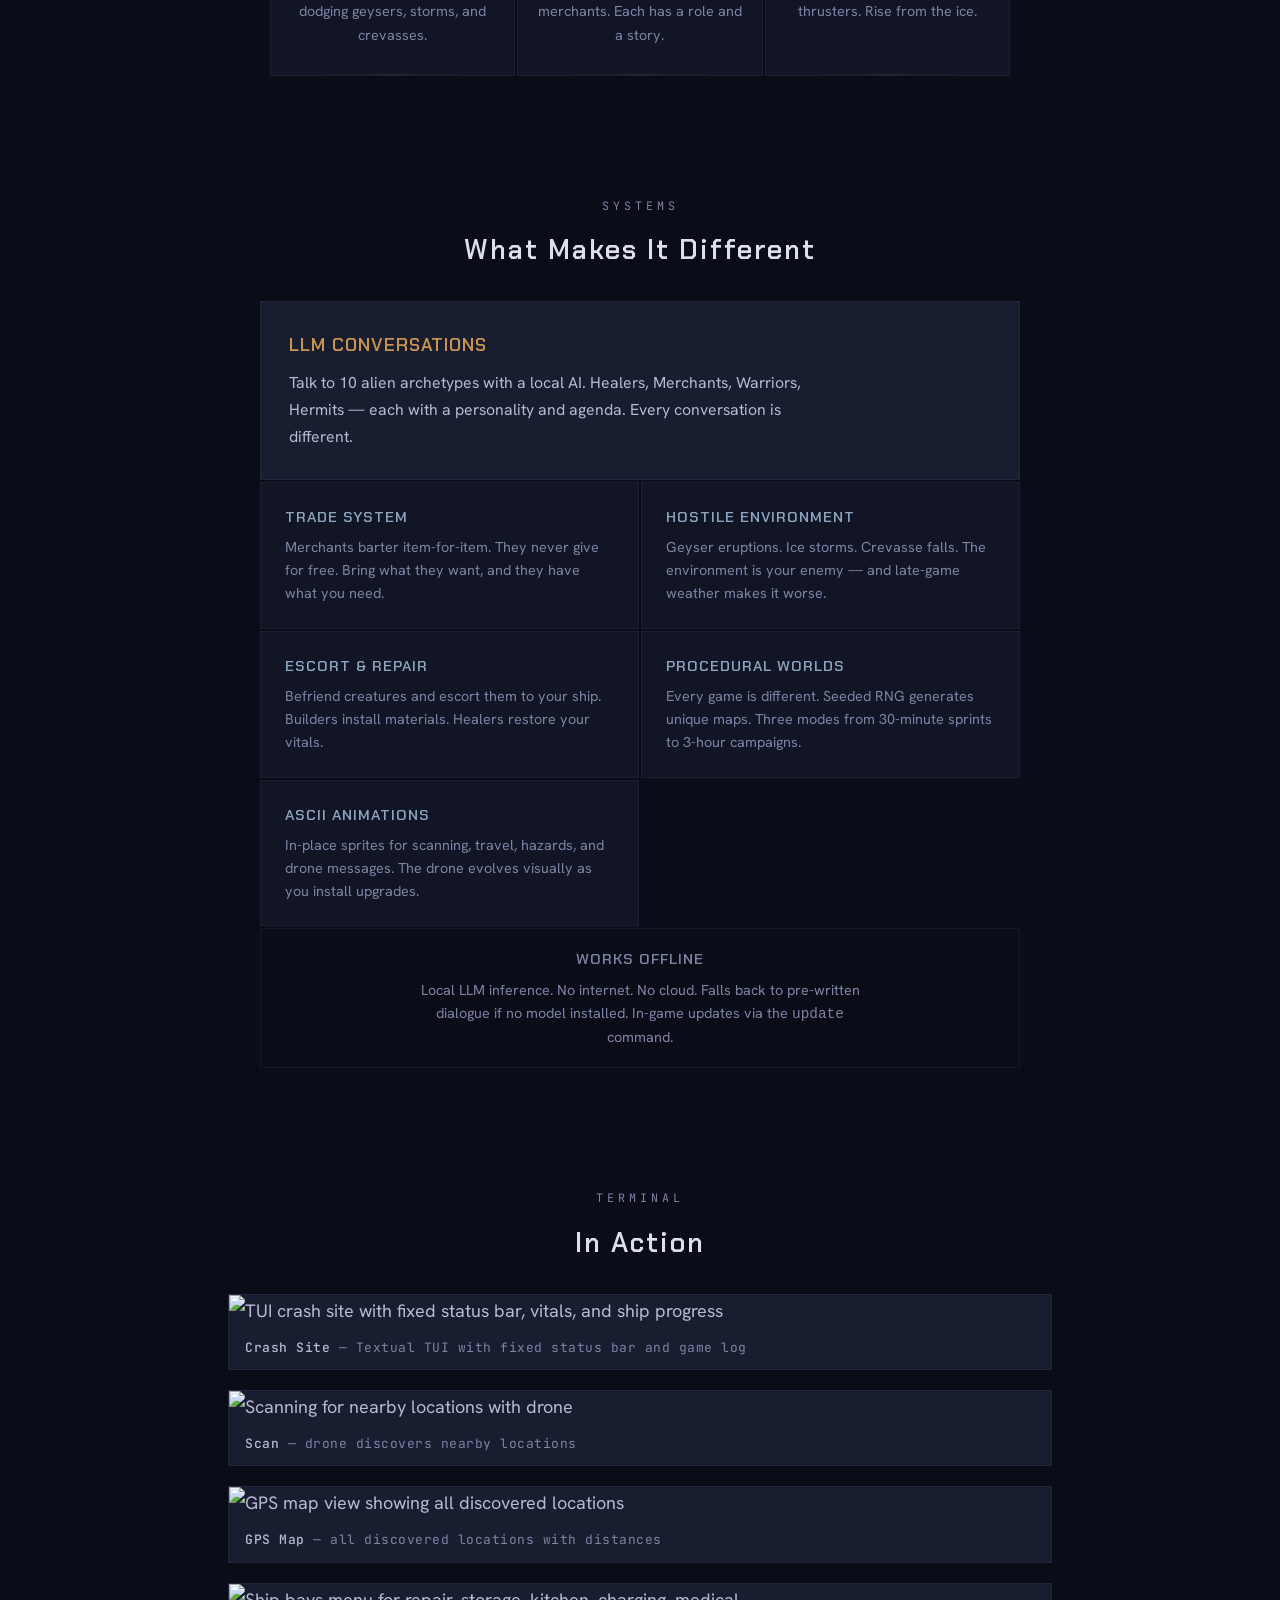
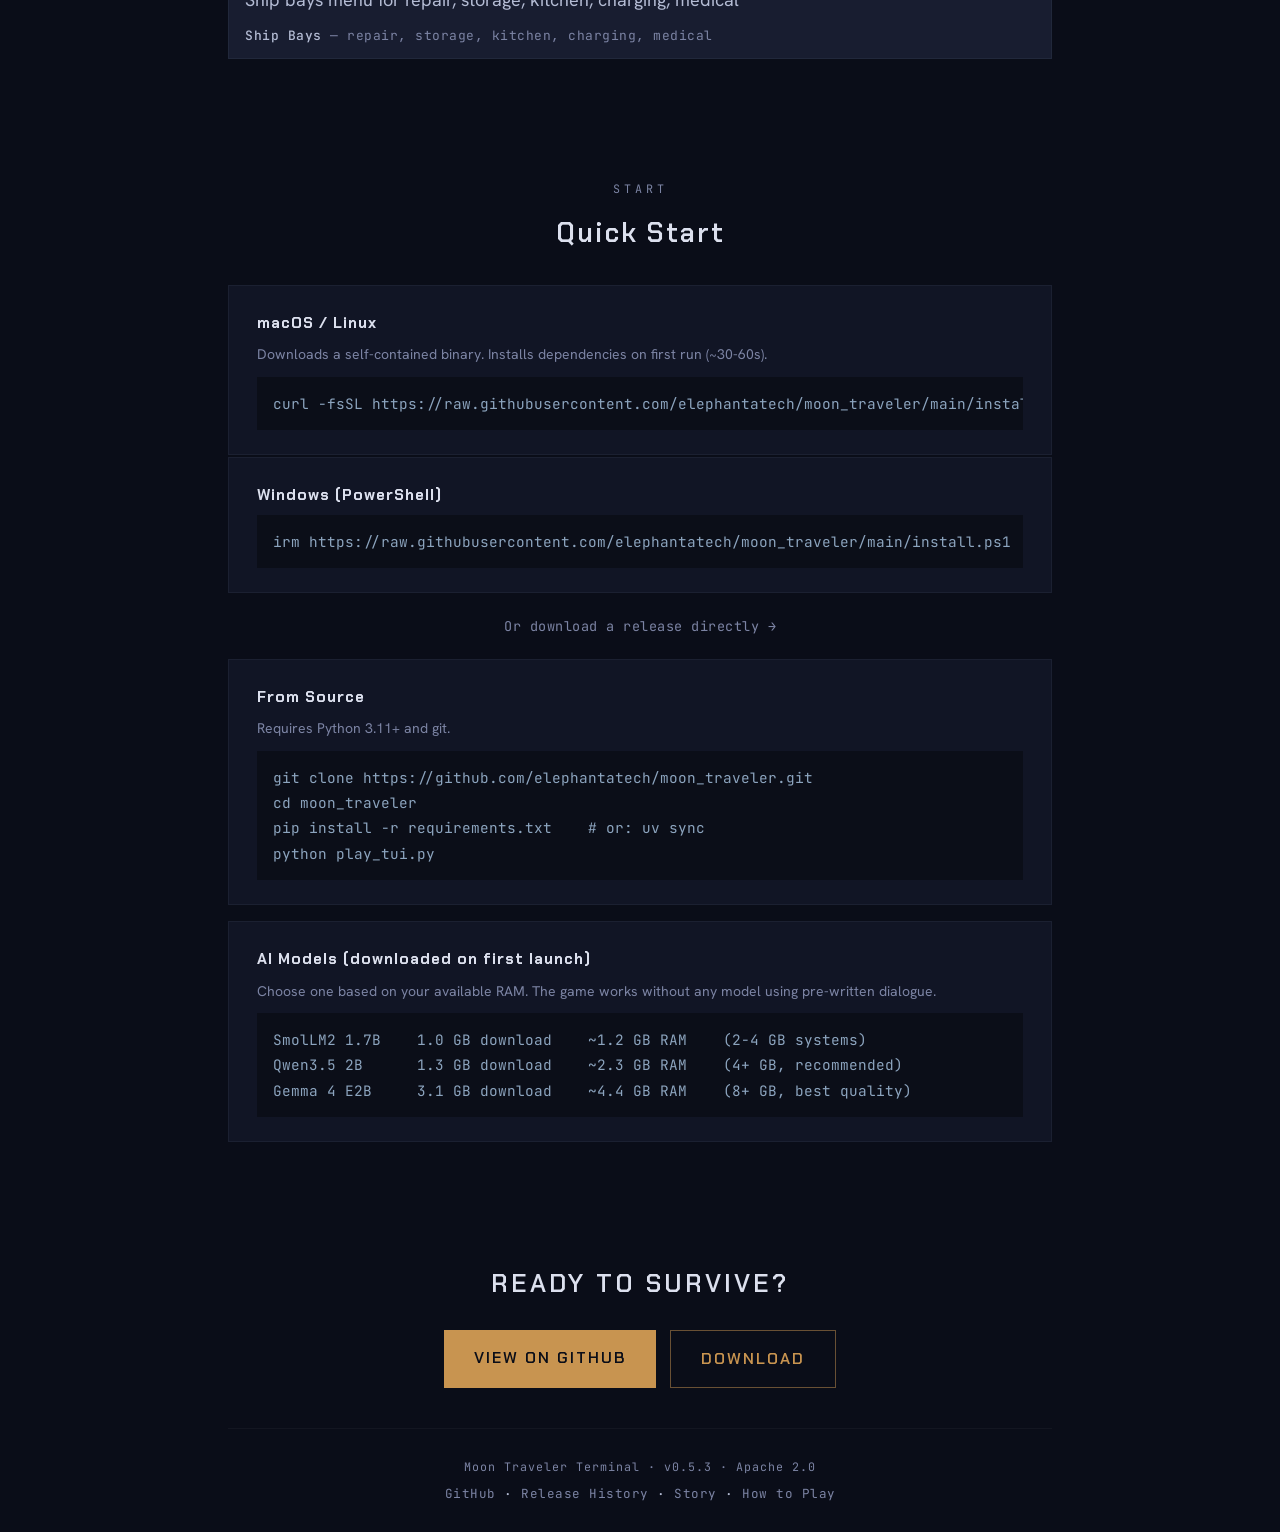
==== commit 4d8bbc48: "docs: restore install links, add v0.5.3 to pages, bump to v0.5.3 - README: remove broken-binary noti" ====
--- a/docs/index.html
+++ b/docs/index.html
@@ -585,12 +585,12 @@
       <span class="badge b-amber">100% Offline</span>
       <span class="badge b-amber">Local LLM</span>
       <span class="badge b-ice">Win / Mac / Linux</span>
-      <span class="badge b-ice">v0.5.2</span>
+      <span class="badge b-ice">v0.5.3</span>
     </div>
     <div class="ctas">
       <a href="https://github.com/elephantatech/moon_traveler" class="btn btn-solid">View on GitHub</a>
       <a href="https://github.com/elephantatech/moon_traveler/releases" class="btn btn-ghost">Download</a>
-      <a href="v052.html" class="btn btn-ghost">What's New in v0.5.2</a>
+      <a href="releases.html" class="btn btn-ghost">What's New in v0.5.3</a>
     </div>
   </header>
 
@@ -713,11 +713,20 @@
   <section class="reveal" aria-labelledby="install-heading">
     <div class="section-label">Start</div>
     <h2 id="install-heading">Quick Start</h2>
-    <div class="install-panel" style="border-color: rgba(200, 148, 80, 0.3); background: rgba(200, 148, 80, 0.05);">
-      <p class="note" style="color: var(--amber);"><strong>Note:</strong> Pre-built binary releases are temporarily unavailable while we migrate the packaging system. Please install from source below.</p>
-    </div>
+    <div class="install-panel">
+      <h3>macOS / Linux</h3>
+      <p class="note">Downloads a self-contained binary. Installs dependencies on first run (~30-60s).</p>
+      <pre><code>curl -fsSL https://raw.githubusercontent.com/elephantatech/moon_traveler/main/install.sh | bash</code></pre>
+    </div>
+    <div class="install-panel" style="margin-top: 2px;">
+      <h3>Windows (PowerShell)</h3>
+      <pre><code>irm https://raw.githubusercontent.com/elephantatech/moon_traveler/main/install.ps1 | iex</code></pre>
+    </div>
+    <a href="https://github.com/elephantatech/moon_traveler/releases" class="release-link">
+      Or download a release directly &rarr;
+    </a>
     <div class="install-panel" style="margin-top: 12px;">
-      <h3>Install from Source</h3>
+      <h3>From Source</h3>
       <p class="note">Requires Python 3.11+ and git.</p>
       <pre><code>git clone https://github.com/elephantatech/moon_traveler.git
 cd moon_traveler
@@ -746,7 +755,7 @@
 
   <!-- FOOTER -->
   <footer>
-    <p class="footer-meta">Moon Traveler Terminal &middot; v0.5.2 &middot; Apache 2.0</p>
+    <p class="footer-meta">Moon Traveler Terminal &middot; v0.5.3 &middot; Apache 2.0</p>
     <nav aria-label="Footer">
       <a href="https://github.com/elephantatech/moon_traveler">GitHub</a> &middot;
       <a href="releases.html">Release History</a> &middot;
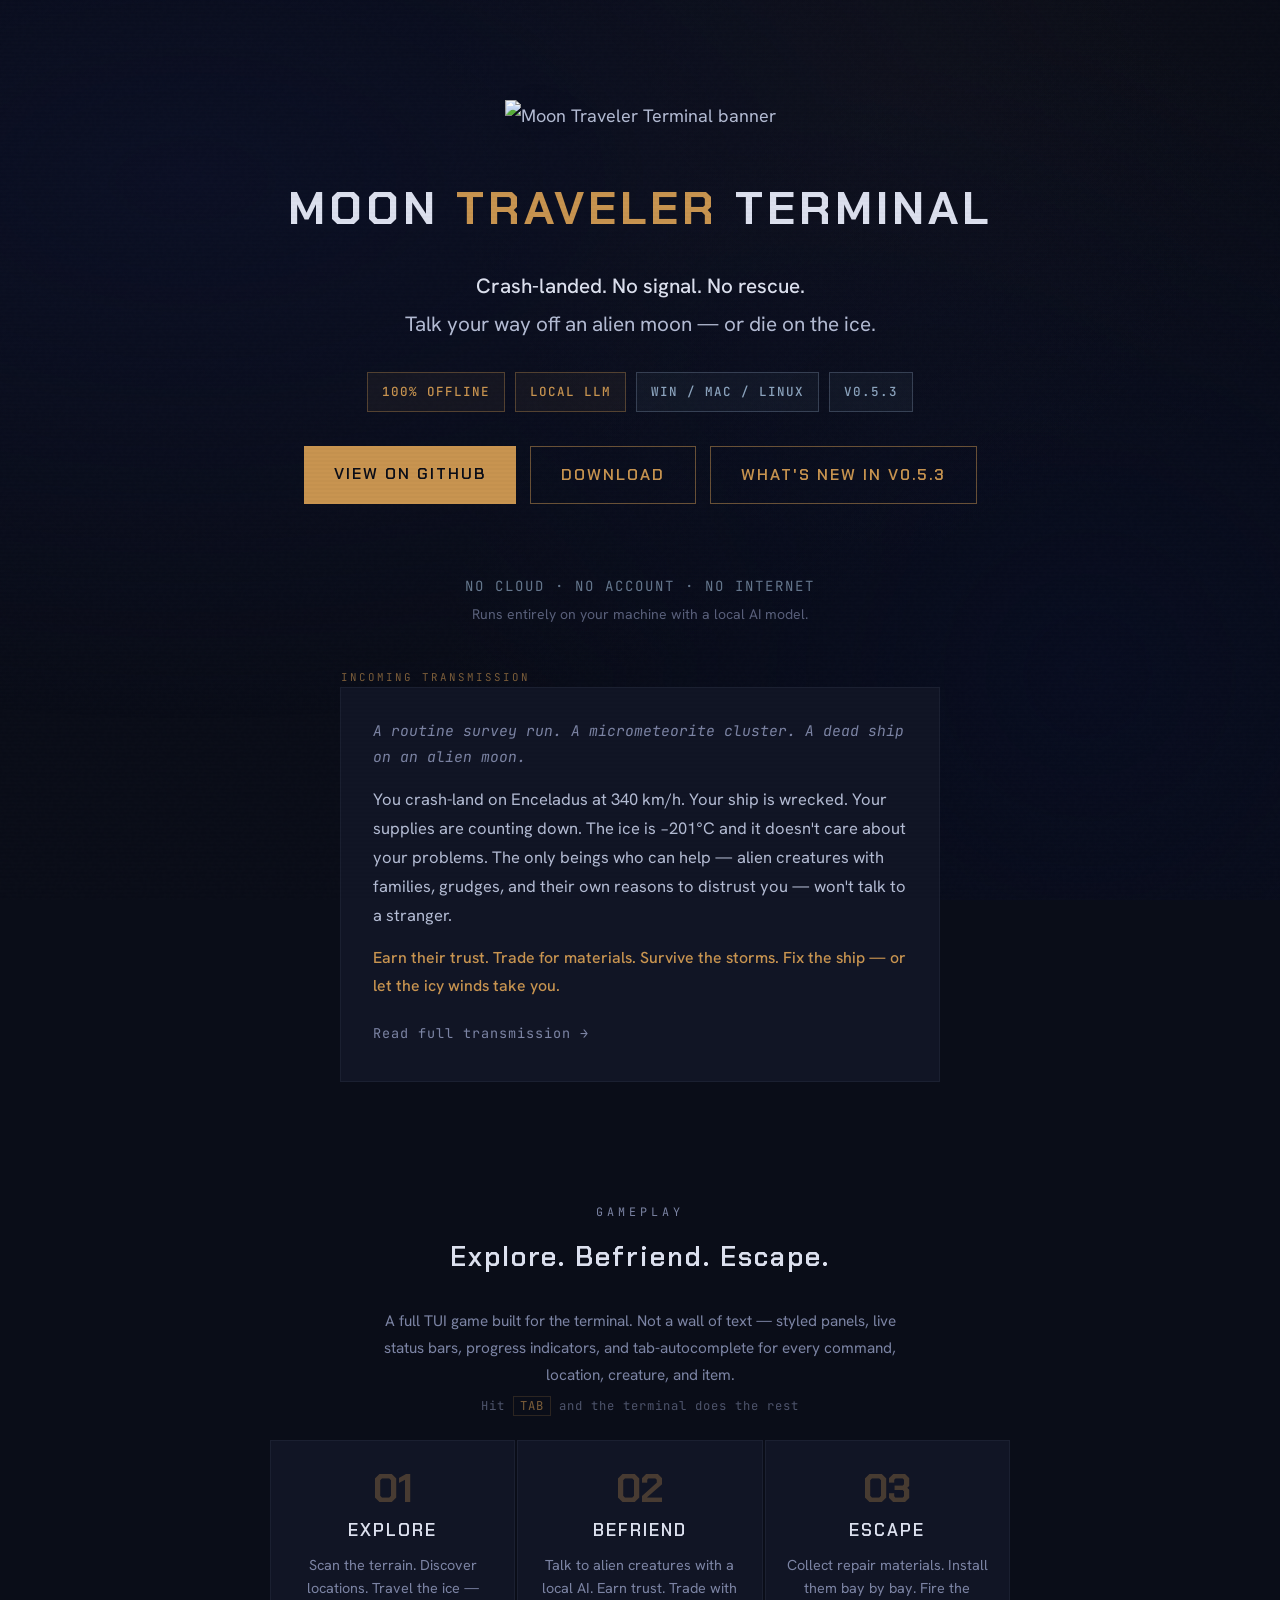
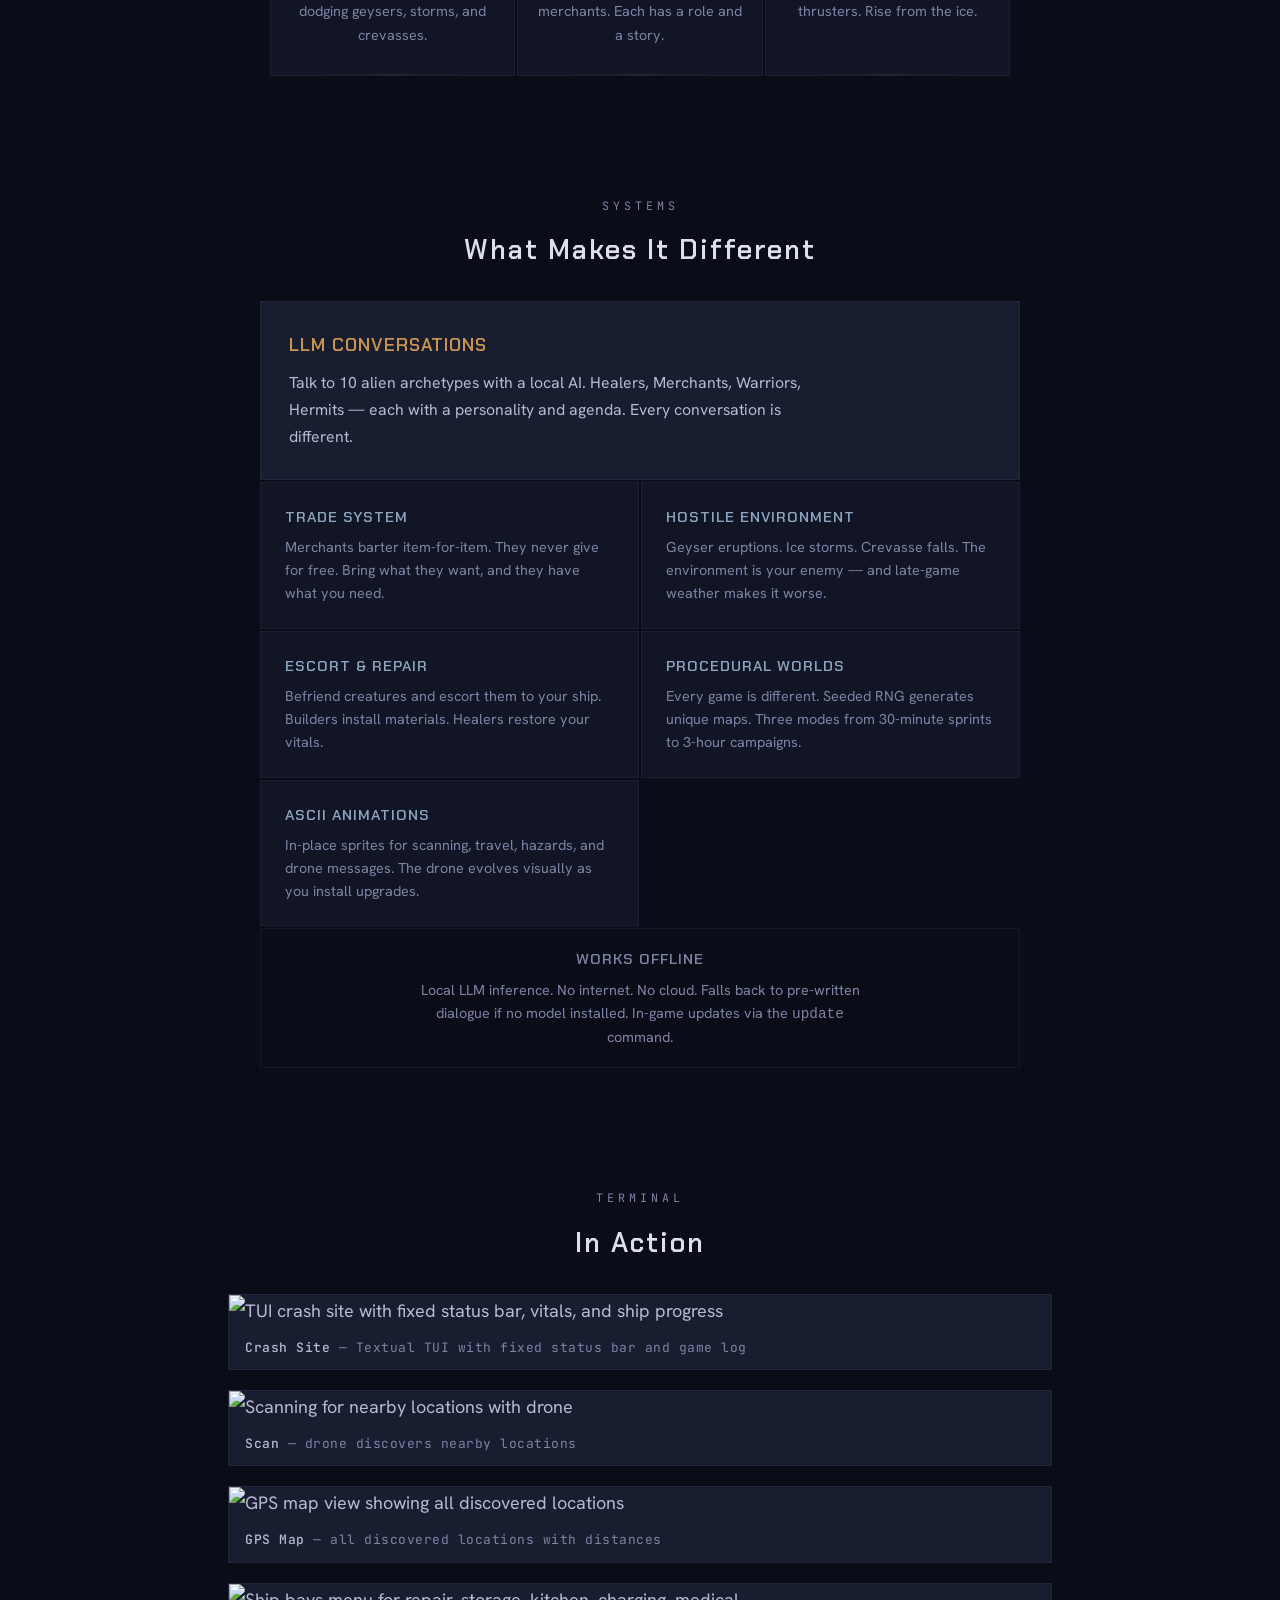
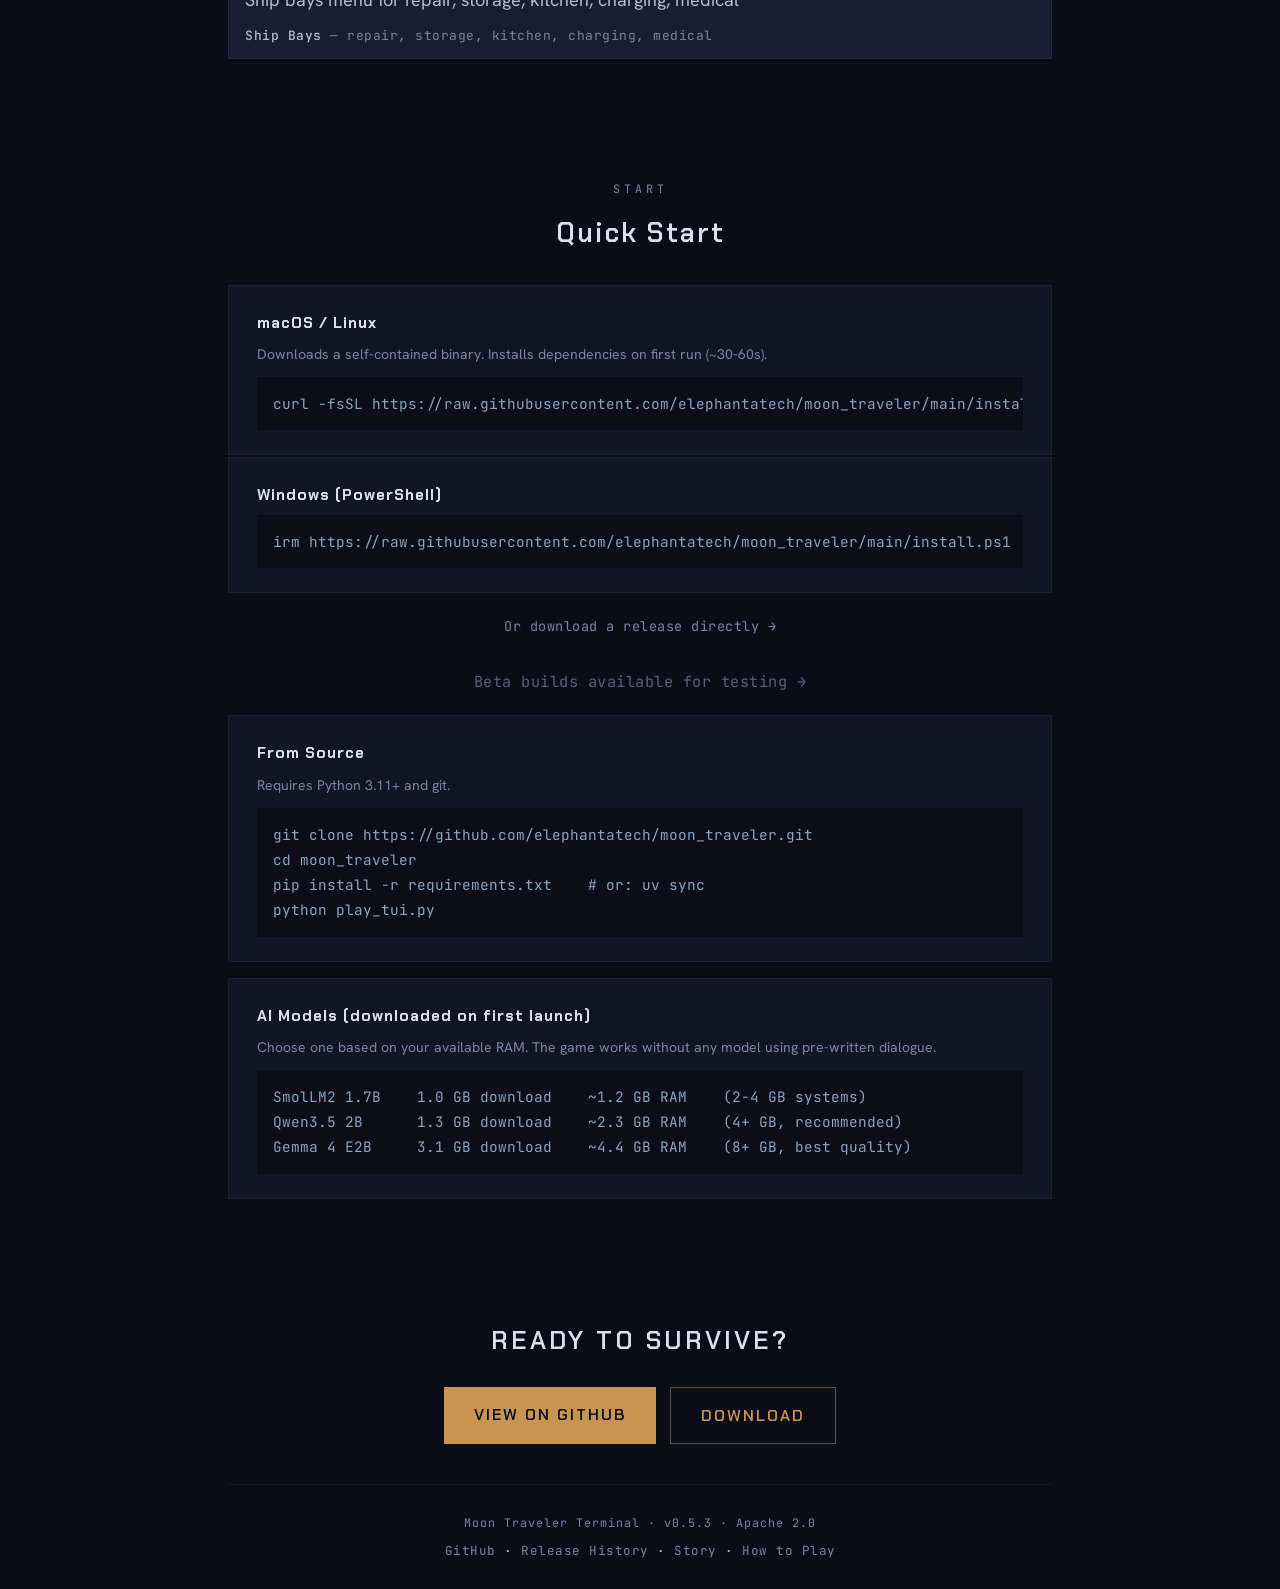
==== commit f38b1c5a: "feat: v0.5.4 — beta release workflow, test coverage, bug fixes Beta release strategy (#68): - Releas" ====
--- a/docs/index.html
+++ b/docs/index.html
@@ -725,6 +725,9 @@
     <a href="https://github.com/elephantatech/moon_traveler/releases" class="release-link">
       Or download a release directly &rarr;
     </a>
+    <a href="beta.html" class="release-link" style="font-size: 0.85em; opacity: 0.7;">
+      Beta builds available for testing &rarr;
+    </a>
     <div class="install-panel" style="margin-top: 12px;">
       <h3>From Source</h3>
       <p class="note">Requires Python 3.11+ and git.</p>
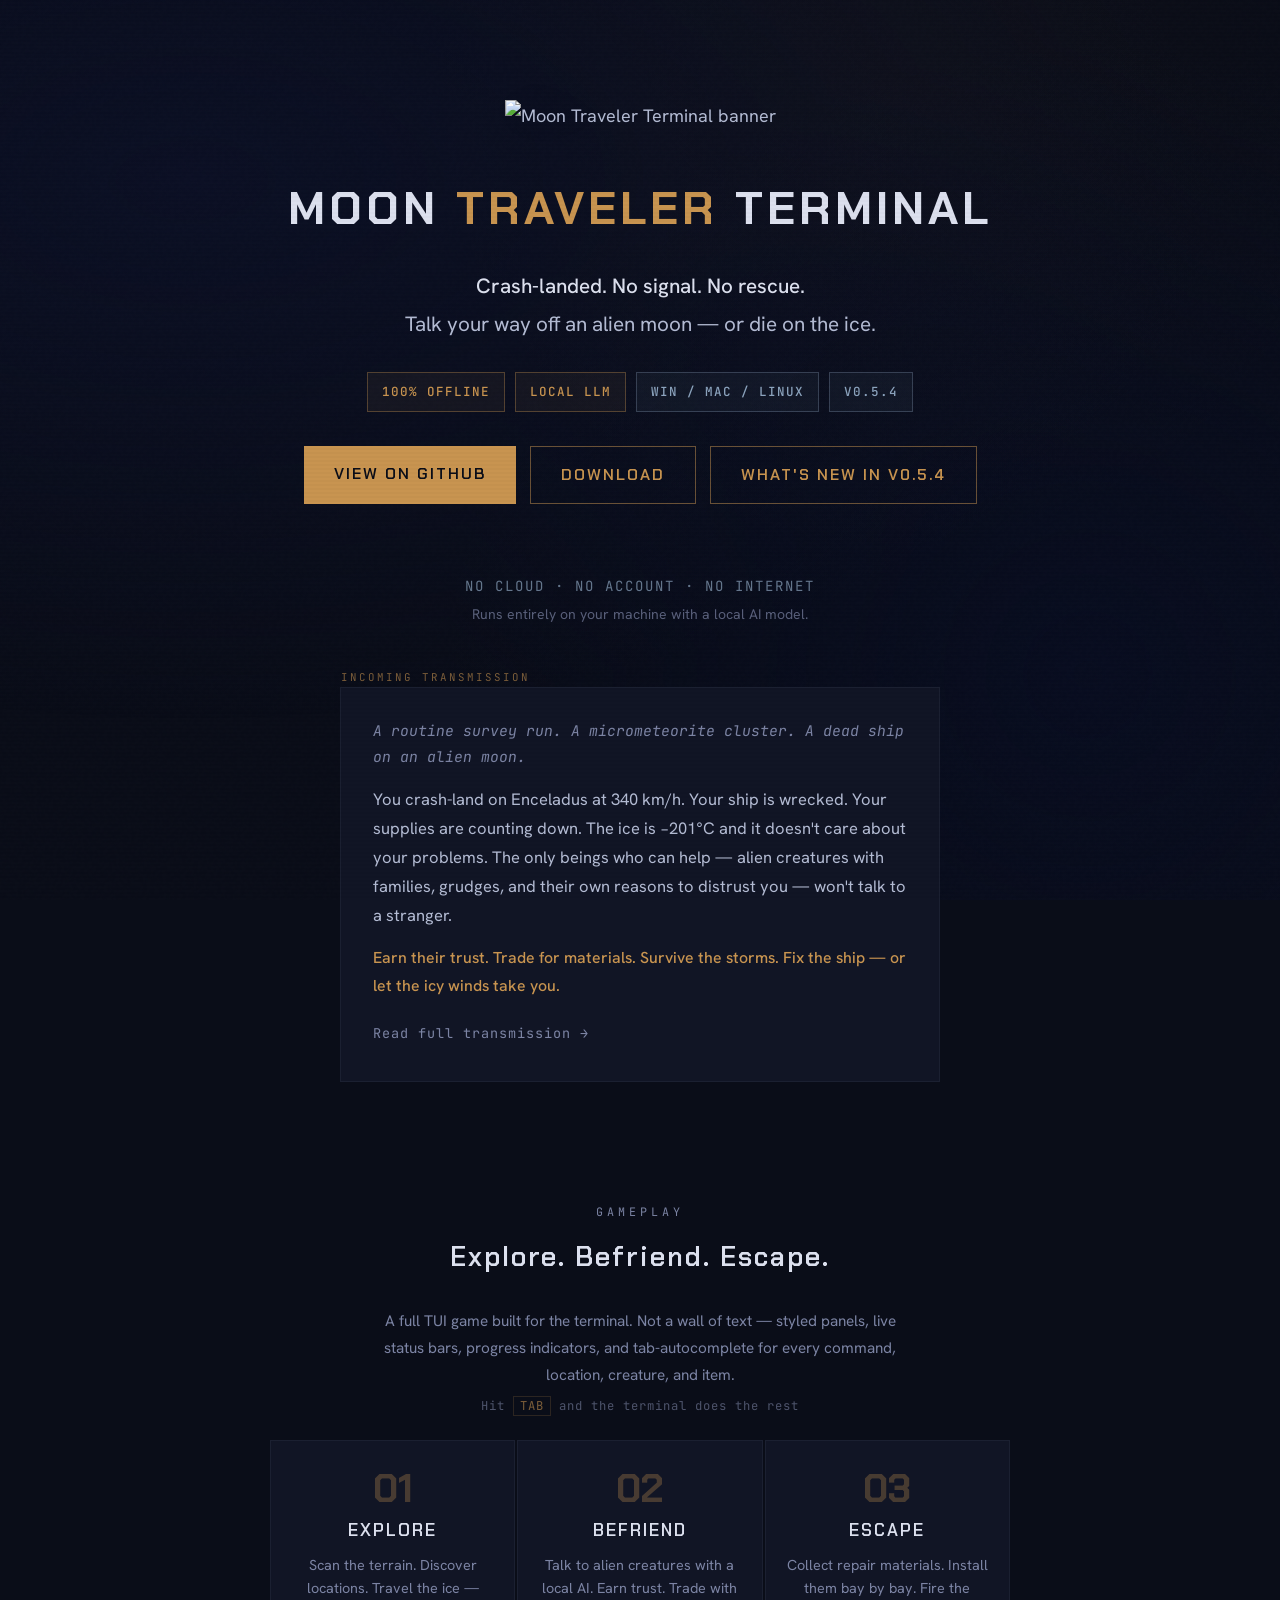
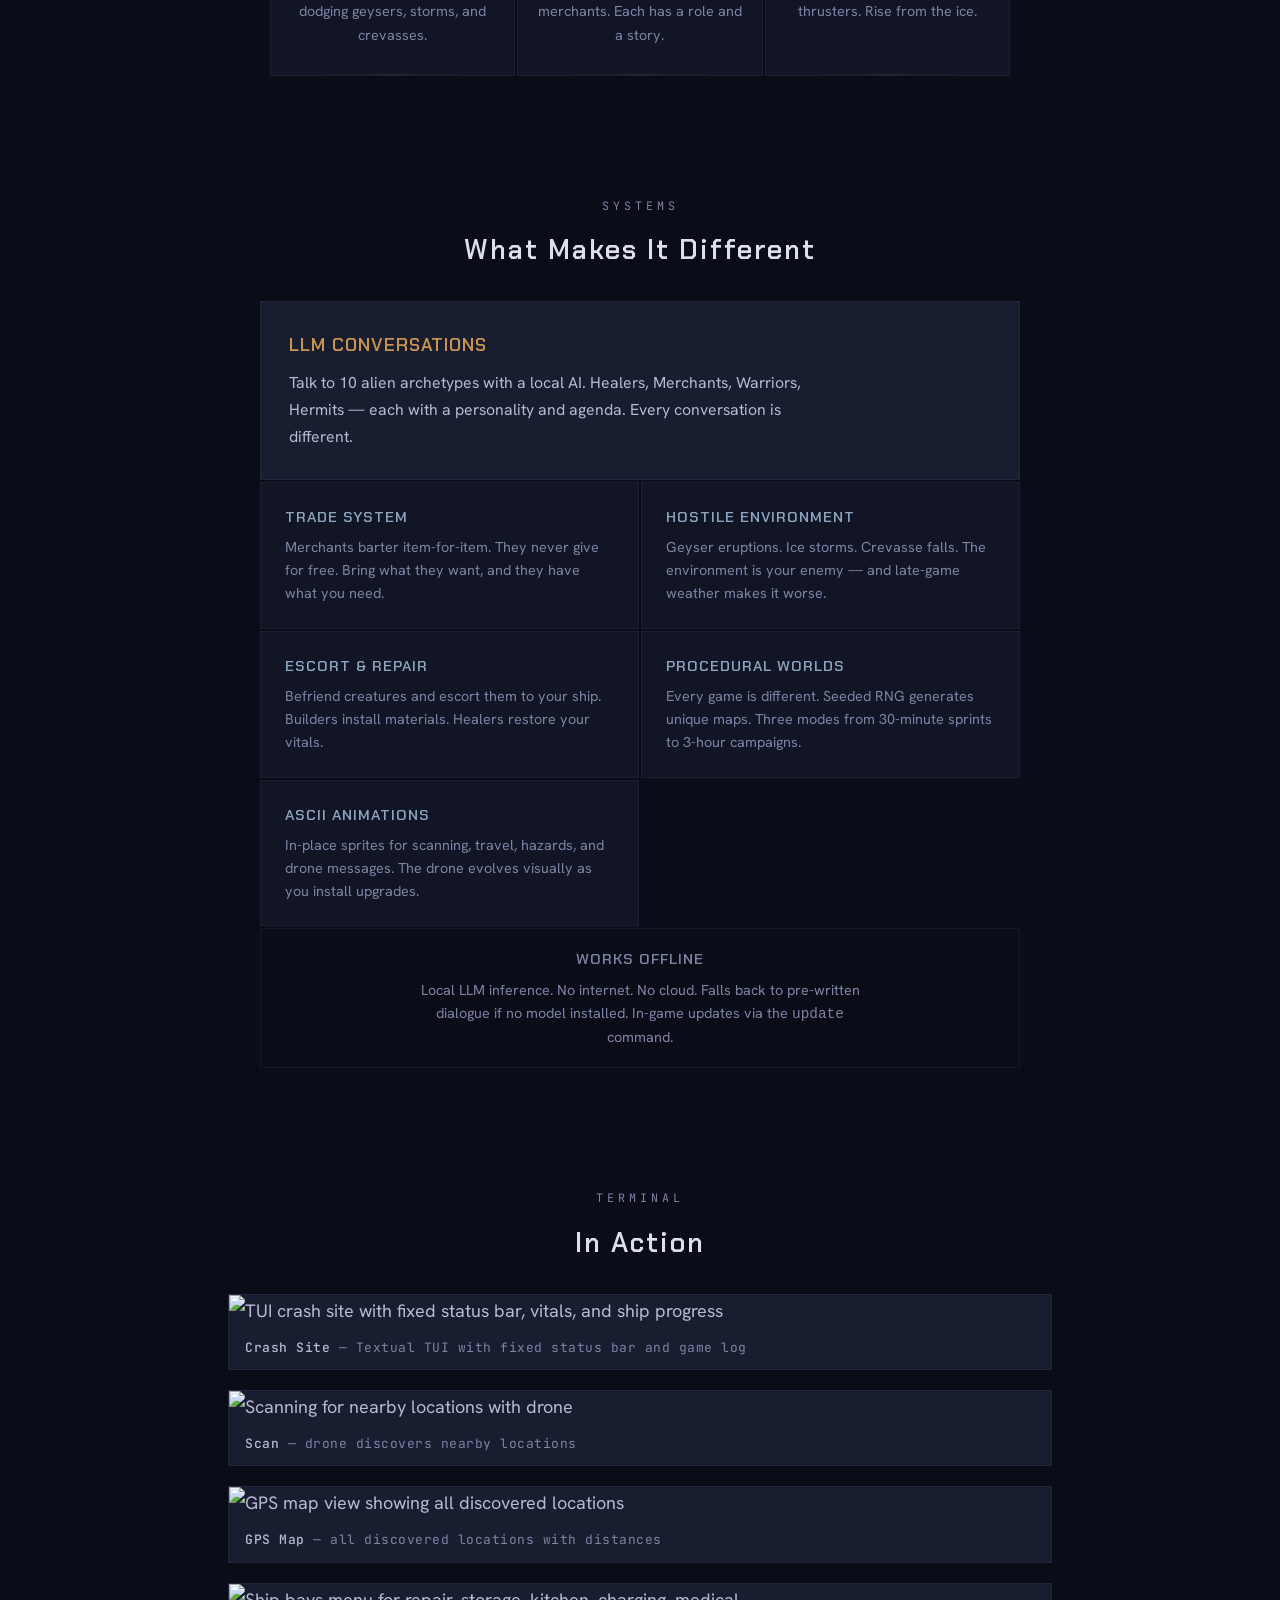
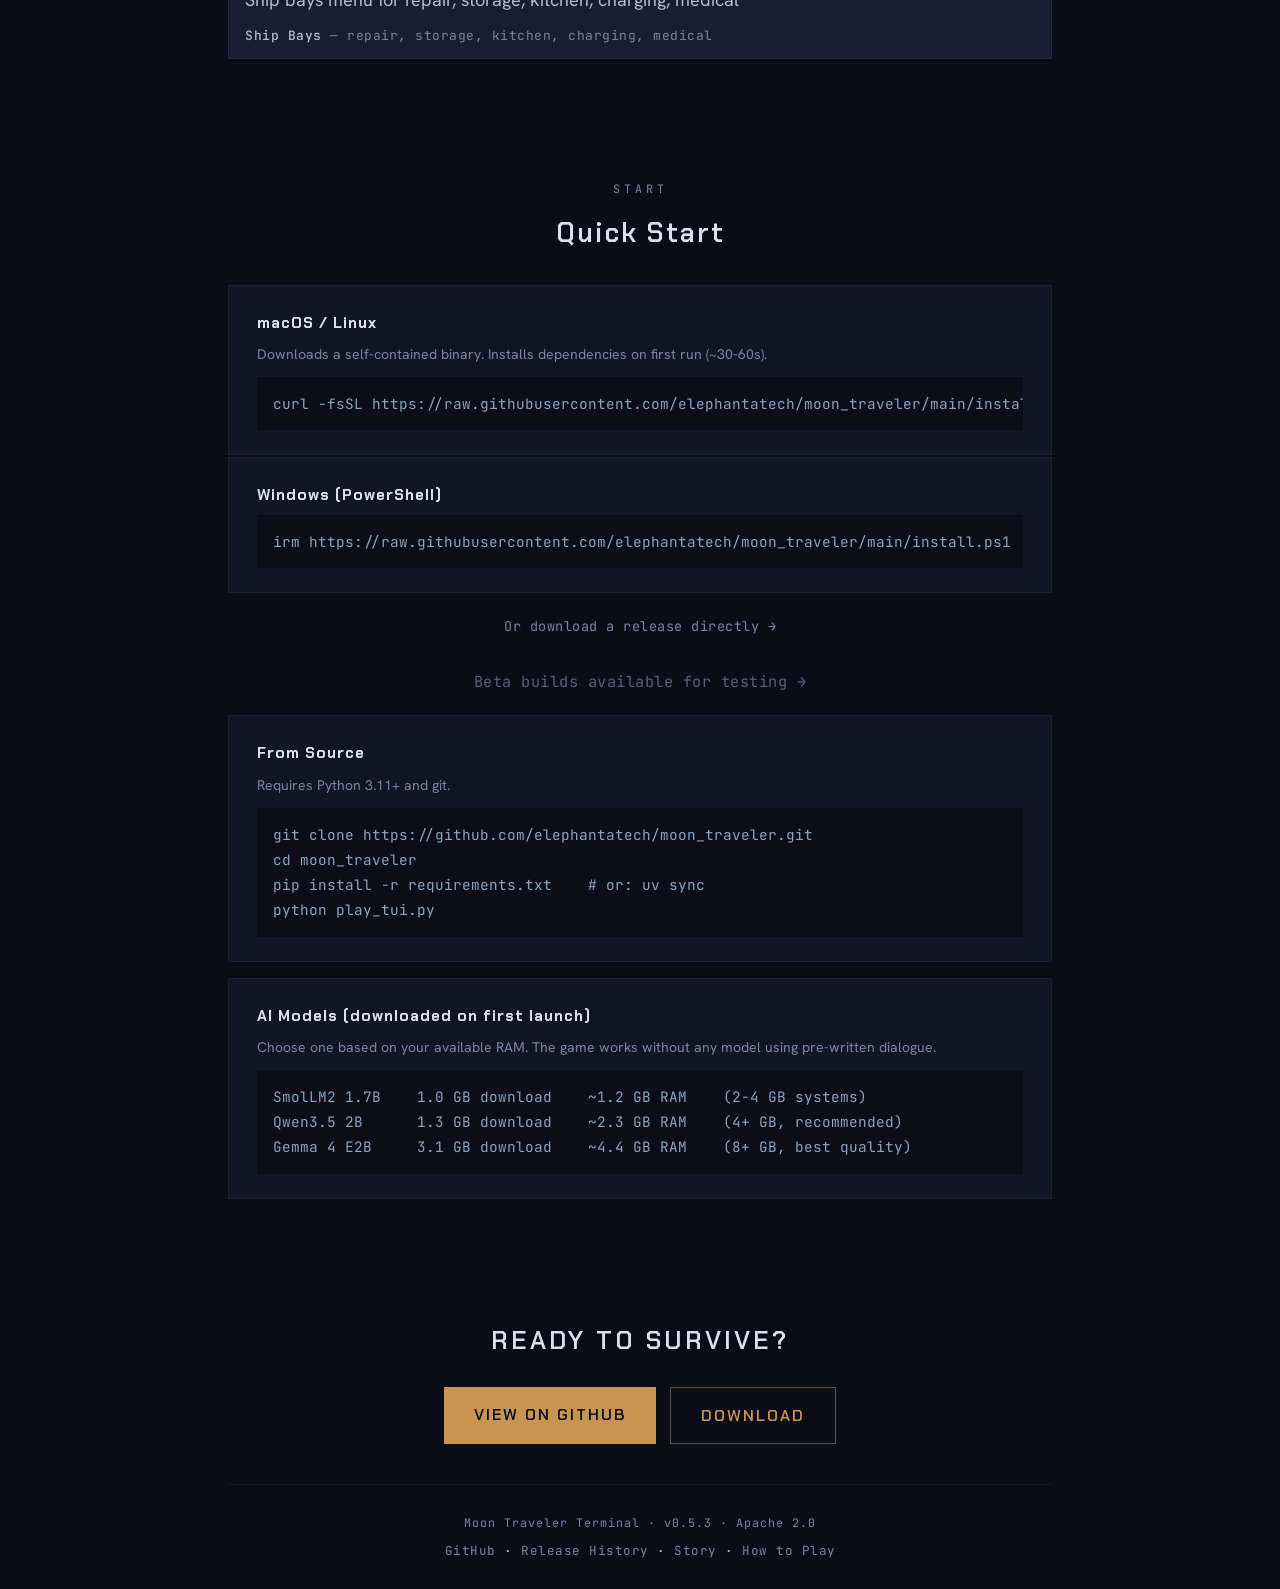
==== commit 40e27a6e: "docs: sync all docs for v0.5.4 — version, test count, CI matrix, dev logs - spec.md: version 0.5.4, " ====
--- a/docs/index.html
+++ b/docs/index.html
@@ -585,12 +585,12 @@
       <span class="badge b-amber">100% Offline</span>
       <span class="badge b-amber">Local LLM</span>
       <span class="badge b-ice">Win / Mac / Linux</span>
-      <span class="badge b-ice">v0.5.3</span>
+      <span class="badge b-ice">v0.5.4</span>
     </div>
     <div class="ctas">
       <a href="https://github.com/elephantatech/moon_traveler" class="btn btn-solid">View on GitHub</a>
       <a href="https://github.com/elephantatech/moon_traveler/releases" class="btn btn-ghost">Download</a>
-      <a href="releases.html" class="btn btn-ghost">What's New in v0.5.3</a>
+      <a href="releases.html" class="btn btn-ghost">What's New in v0.5.4</a>
     </div>
   </header>
 
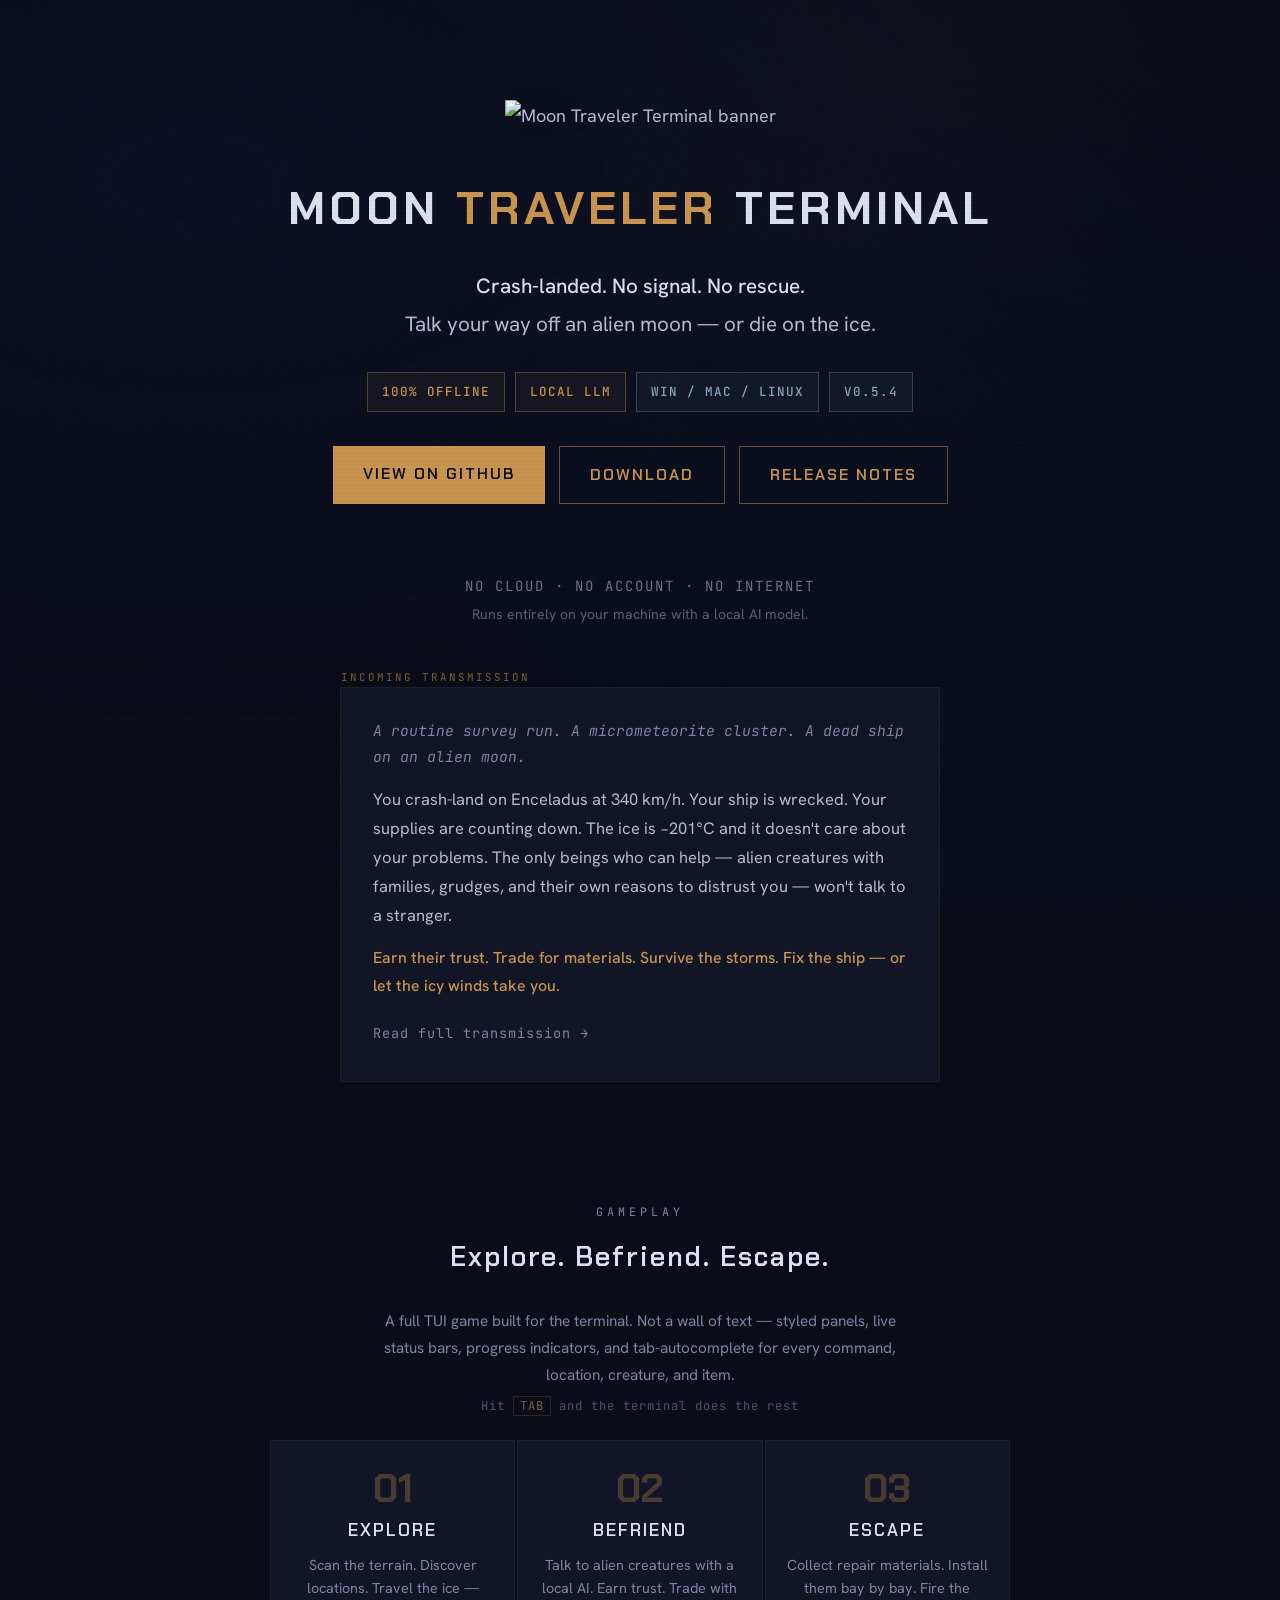
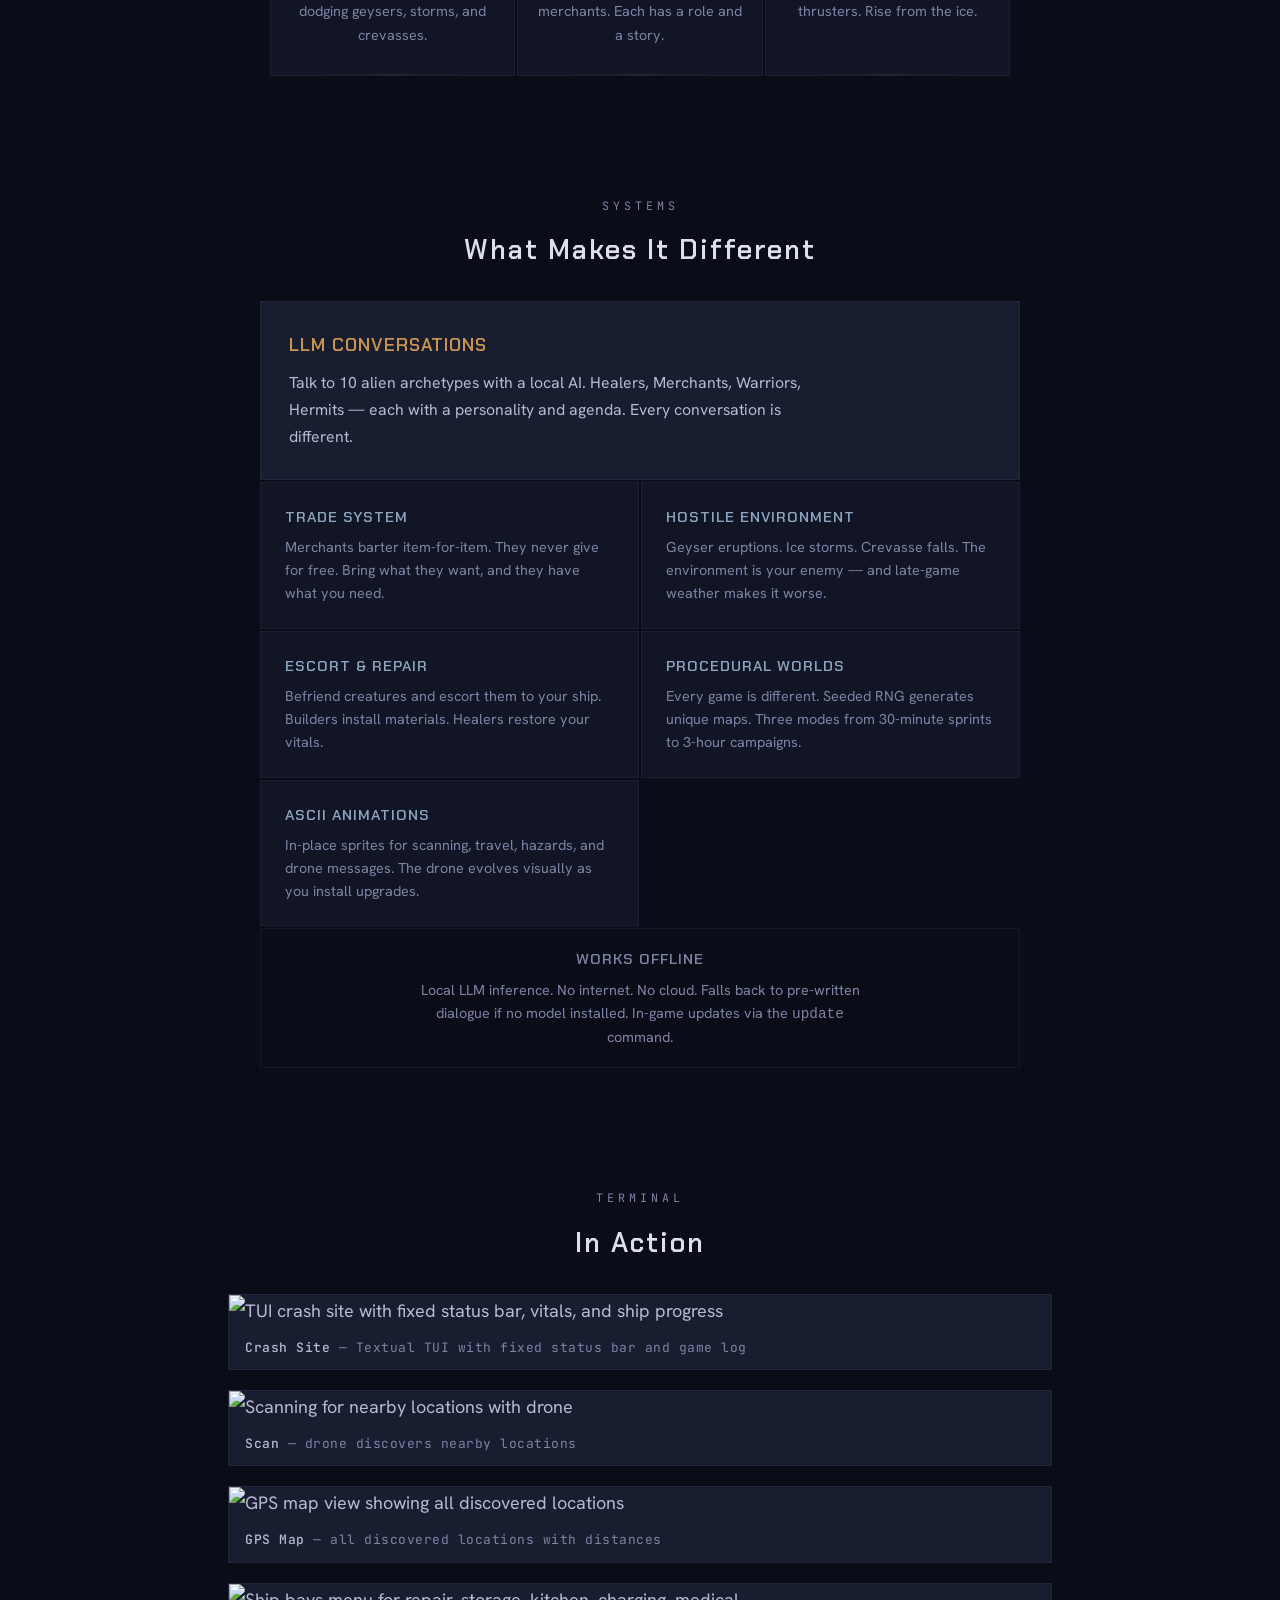
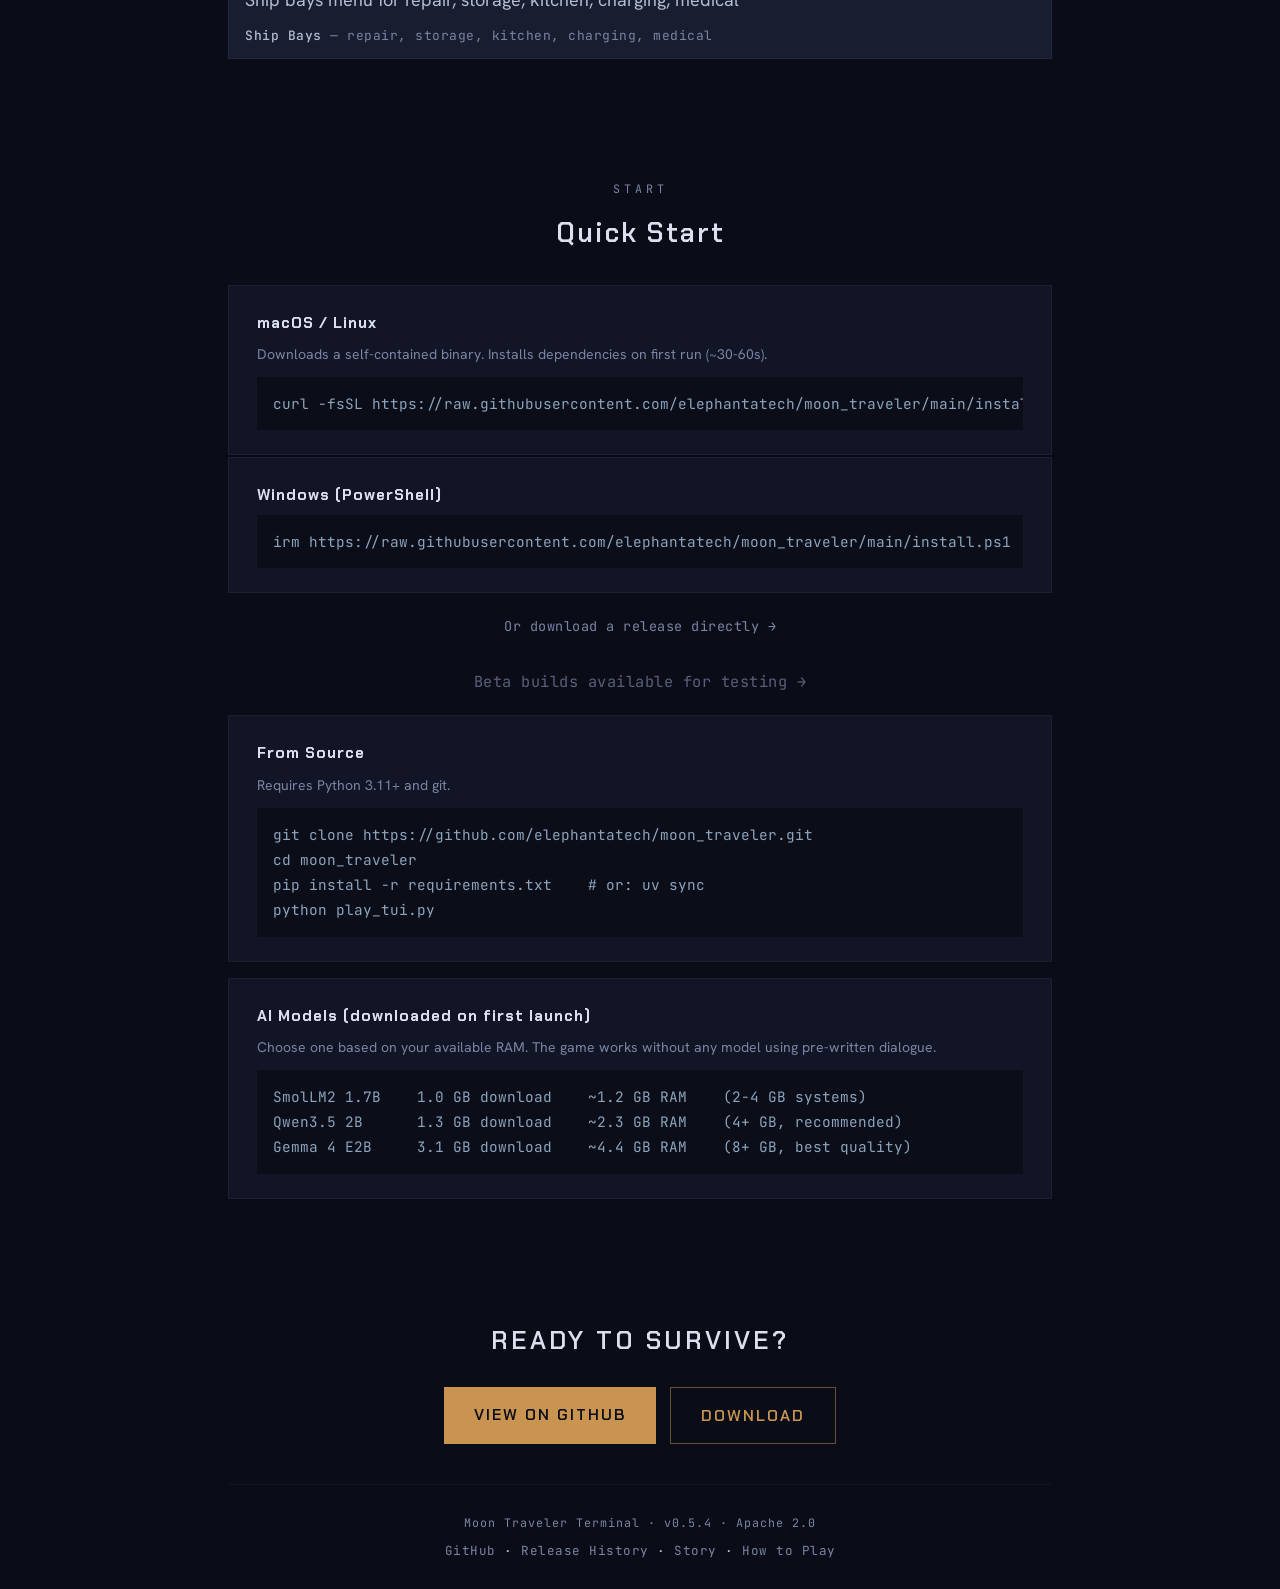
==== commit 1aef9016: "docs: fix stale dev log path in spec, footer version, add beta.html listing - spec.md:927: dev_diagn" ====
--- a/docs/index.html
+++ b/docs/index.html
@@ -590,7 +590,7 @@
     <div class="ctas">
       <a href="https://github.com/elephantatech/moon_traveler" class="btn btn-solid">View on GitHub</a>
       <a href="https://github.com/elephantatech/moon_traveler/releases" class="btn btn-ghost">Download</a>
-      <a href="releases.html" class="btn btn-ghost">What's New in v0.5.4</a>
+      <a href="releases.html" class="btn btn-ghost">Release Notes</a>
     </div>
   </header>
 
@@ -758,7 +758,7 @@
 
   <!-- FOOTER -->
   <footer>
-    <p class="footer-meta">Moon Traveler Terminal &middot; v0.5.3 &middot; Apache 2.0</p>
+    <p class="footer-meta">Moon Traveler Terminal &middot; v0.5.4 &middot; Apache 2.0</p>
     <nav aria-label="Footer">
       <a href="https://github.com/elephantatech/moon_traveler">GitHub</a> &middot;
       <a href="releases.html">Release History</a> &middot;
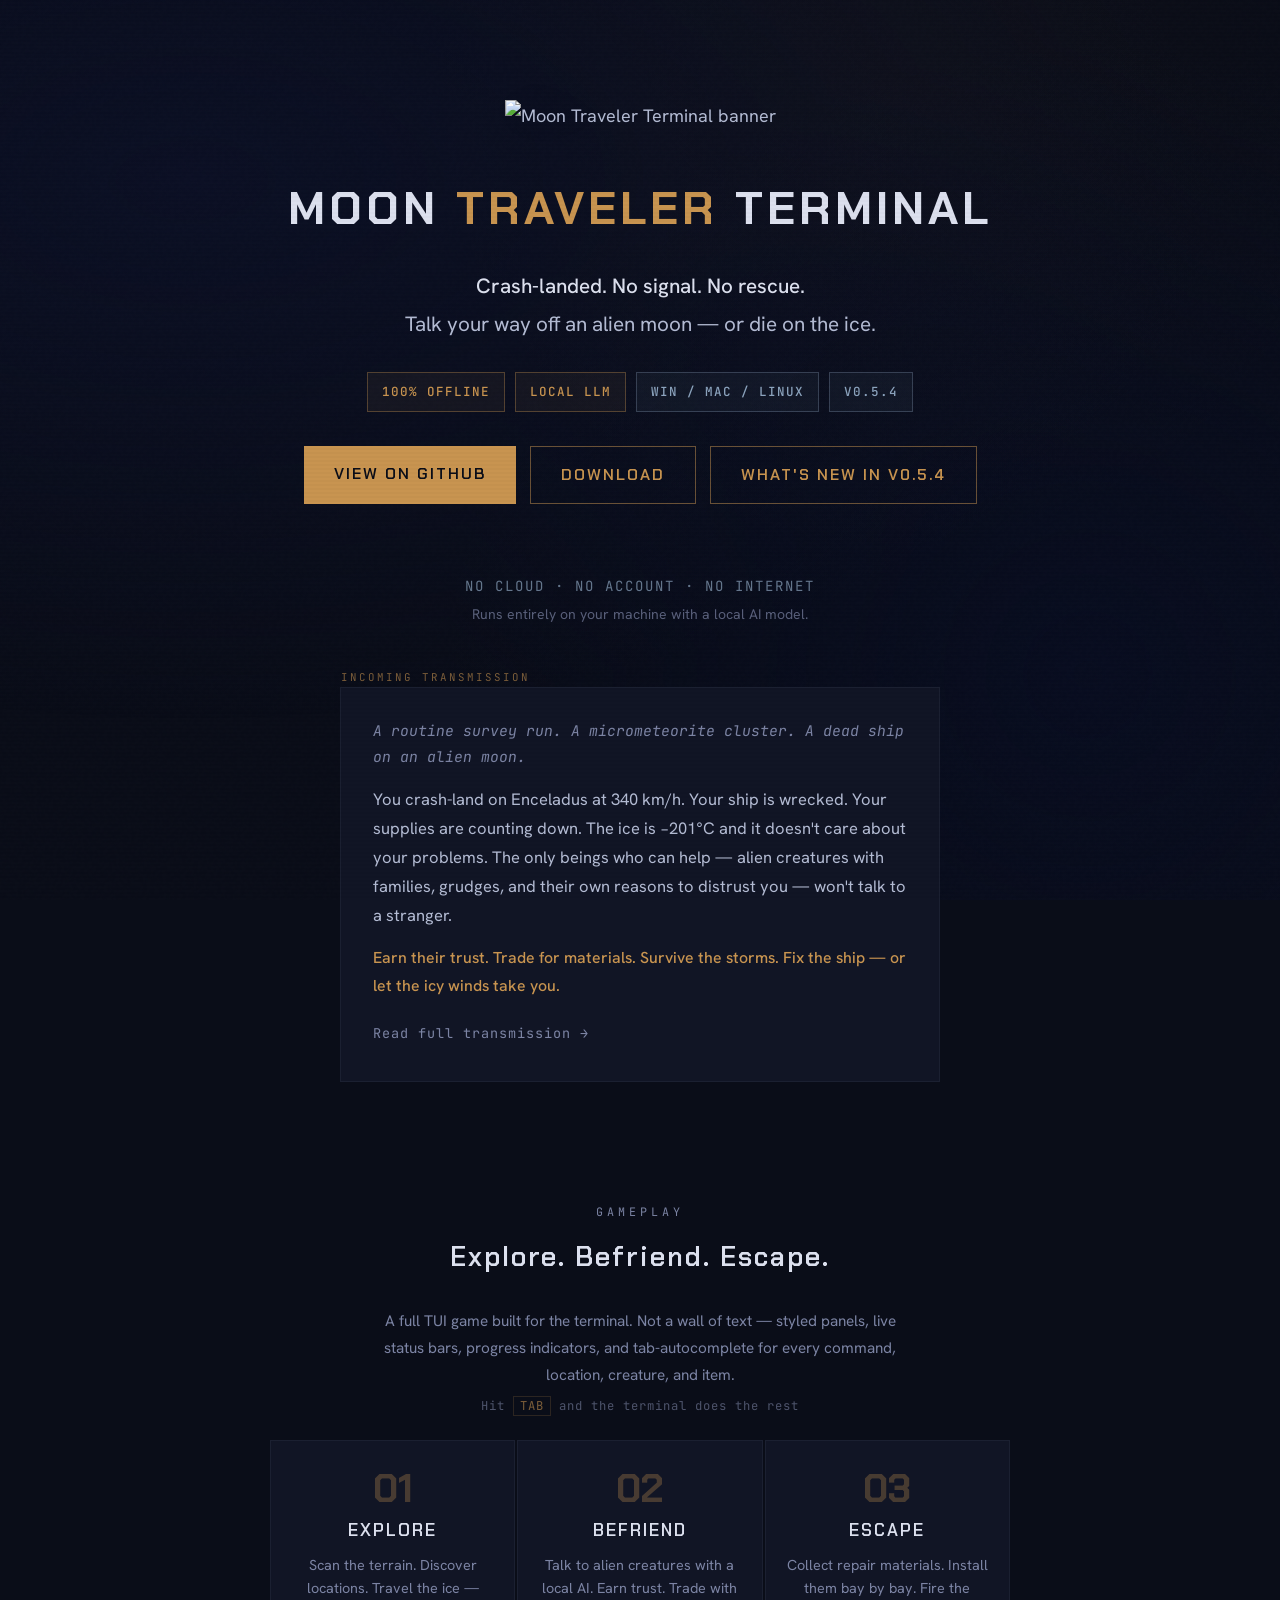
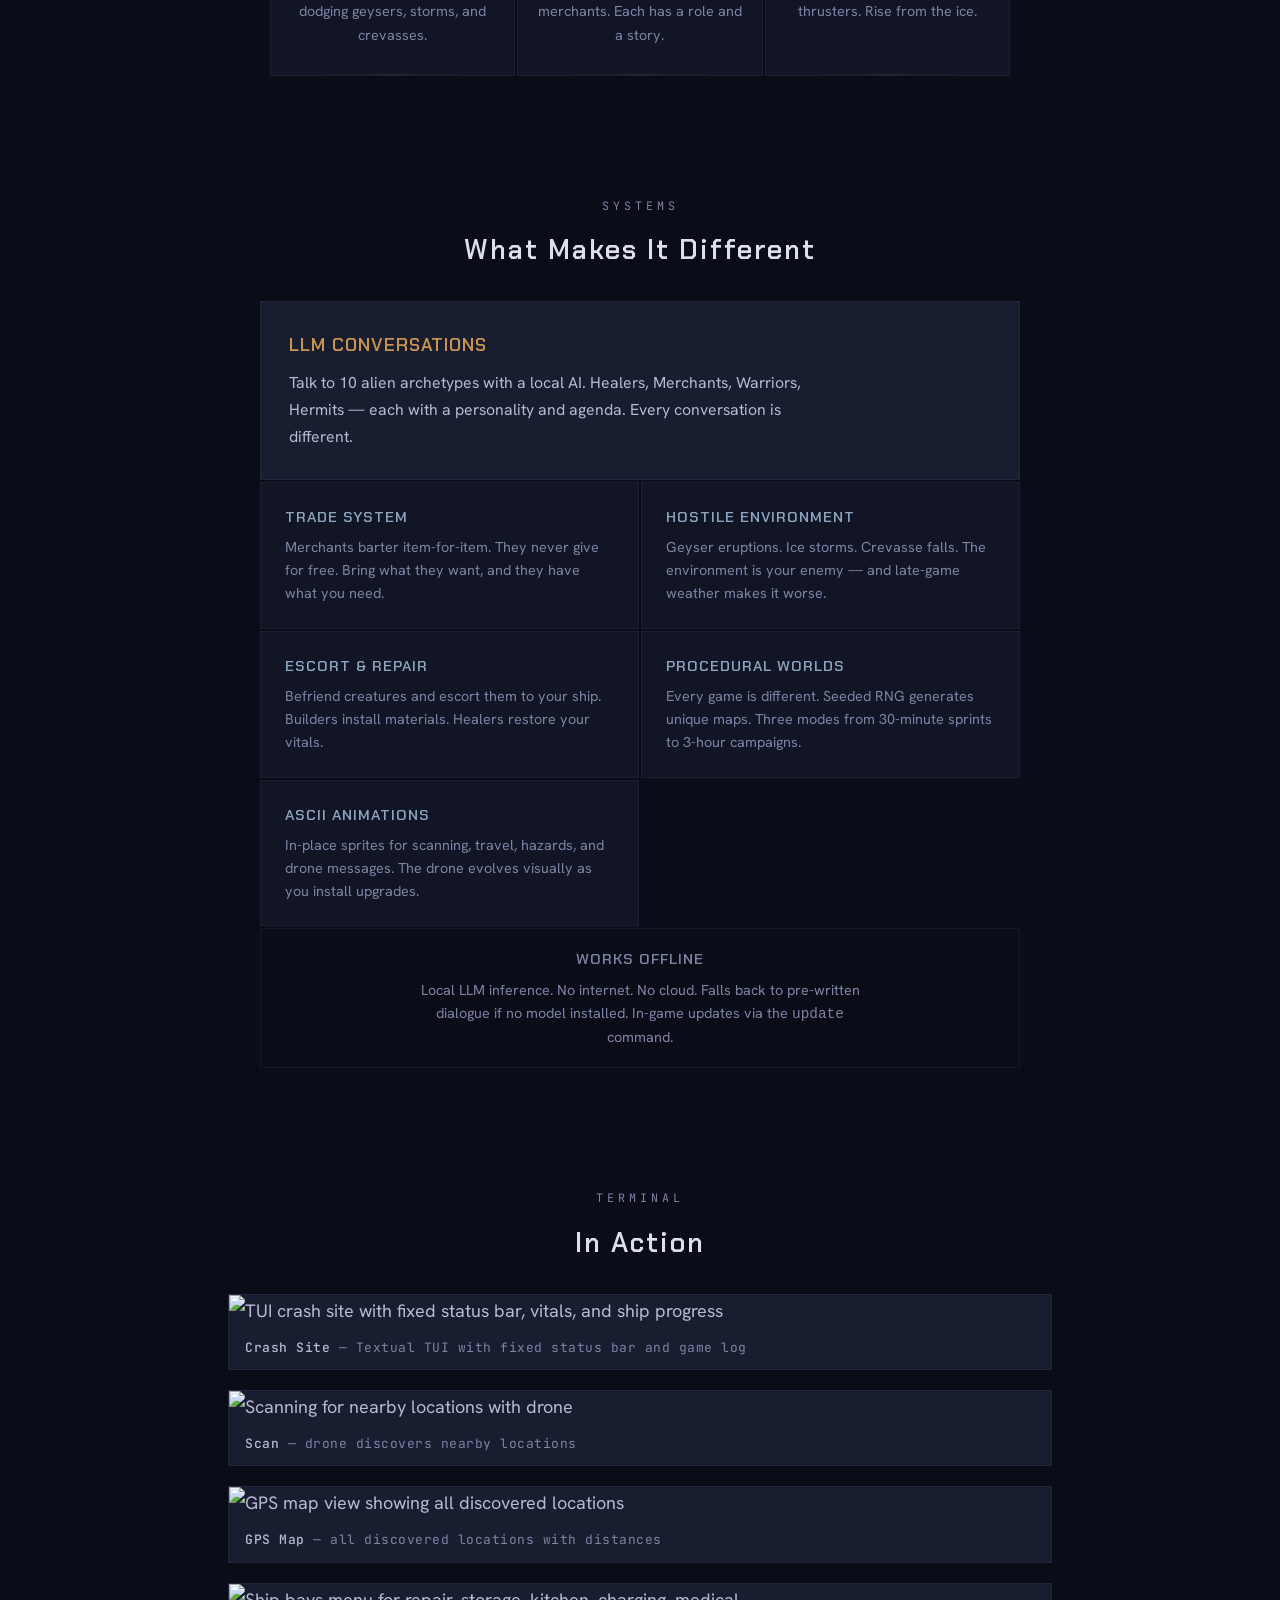
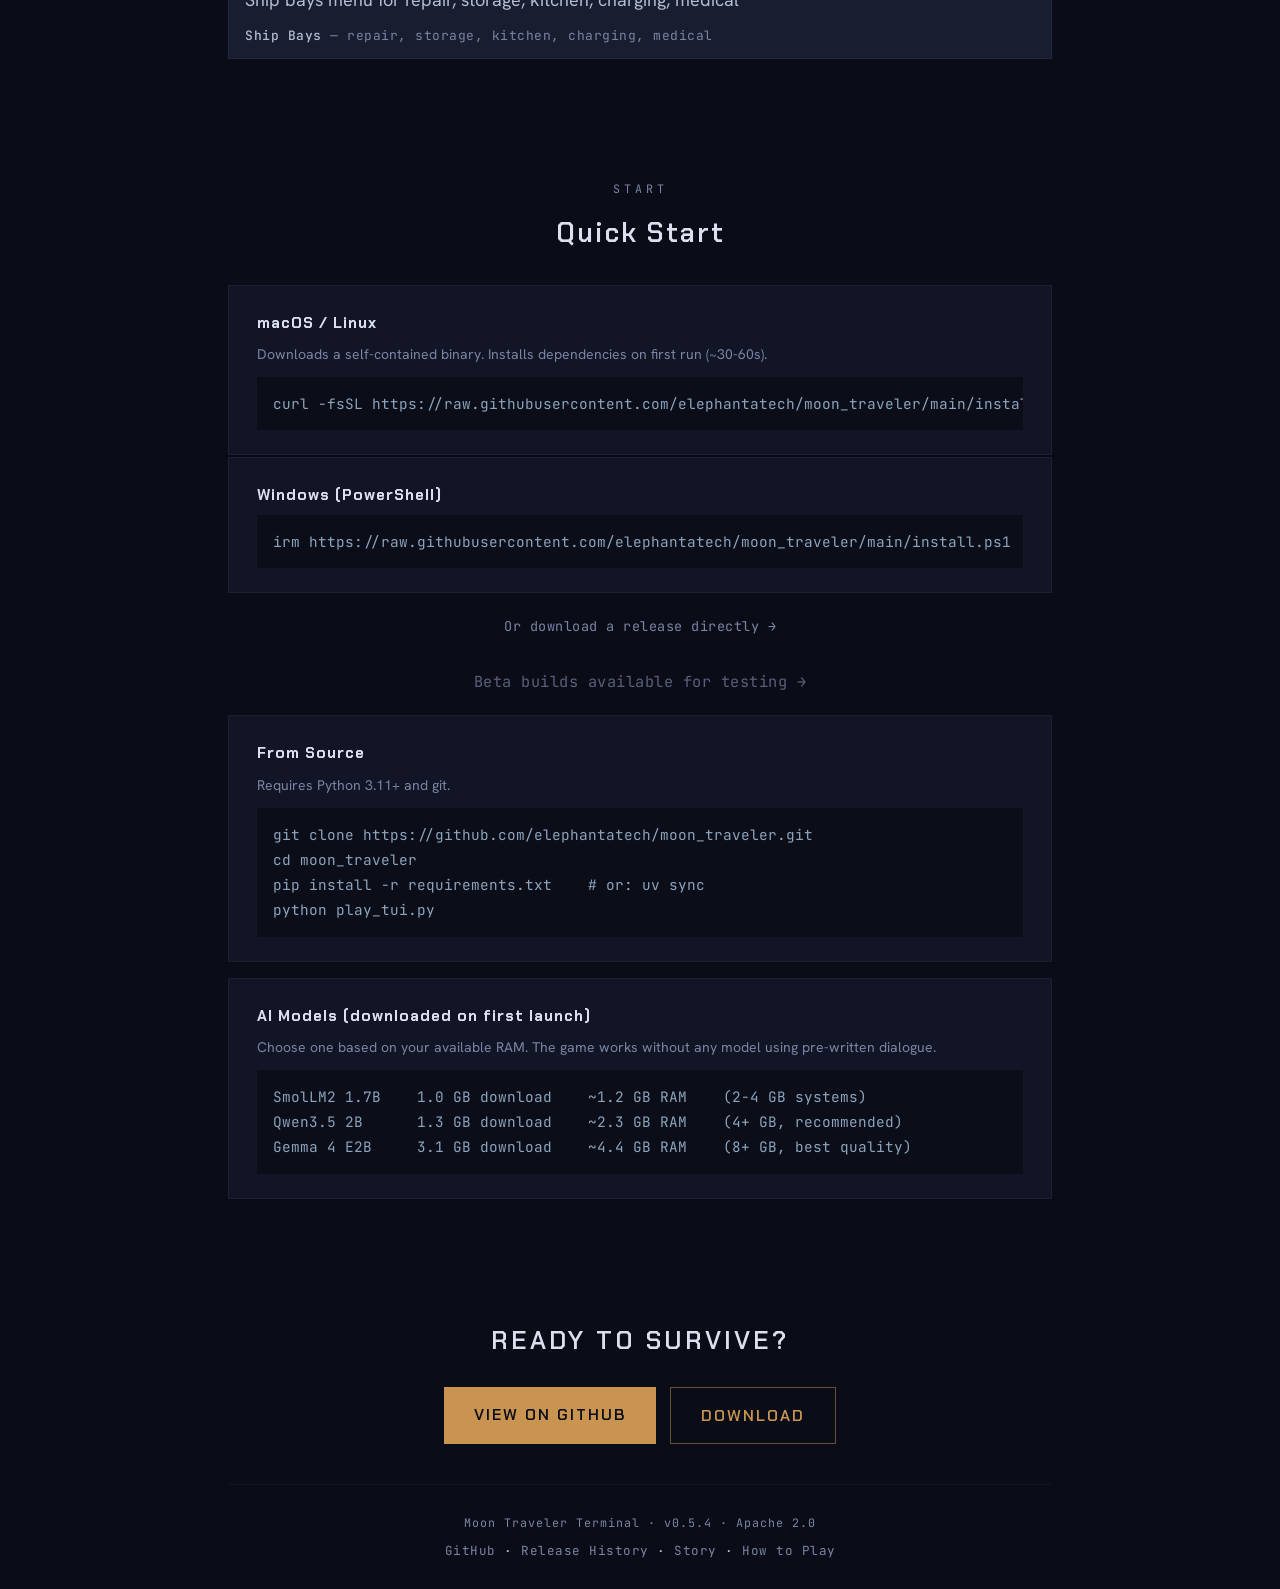
==== commit f729b573: "docs: finalize v0.5.4 stable release — update dates and status - ROADMAP: v0.5.4 marked as shipped 2" ====
--- a/docs/index.html
+++ b/docs/index.html
@@ -590,7 +590,7 @@
     <div class="ctas">
       <a href="https://github.com/elephantatech/moon_traveler" class="btn btn-solid">View on GitHub</a>
       <a href="https://github.com/elephantatech/moon_traveler/releases" class="btn btn-ghost">Download</a>
-      <a href="releases.html" class="btn btn-ghost">Release Notes</a>
+      <a href="releases.html" class="btn btn-ghost">What's New in v0.5.4</a>
     </div>
   </header>
 
